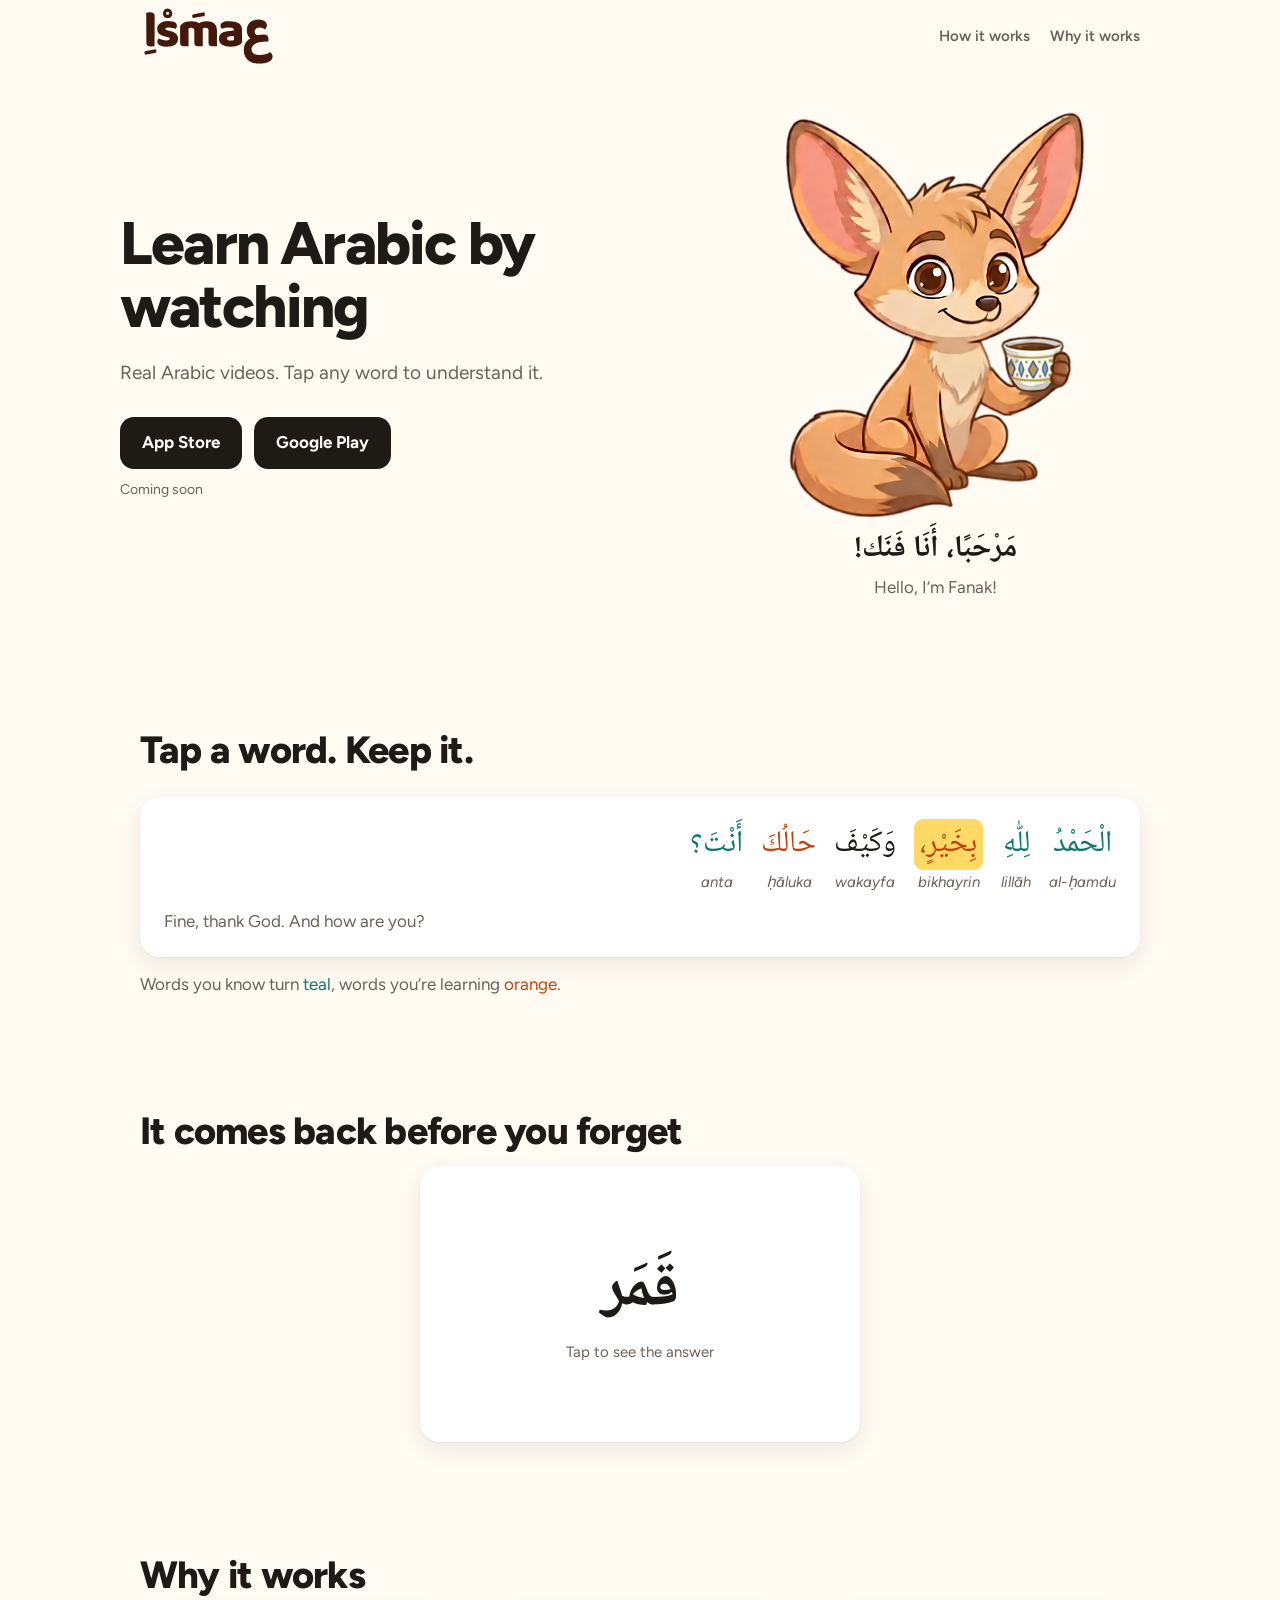
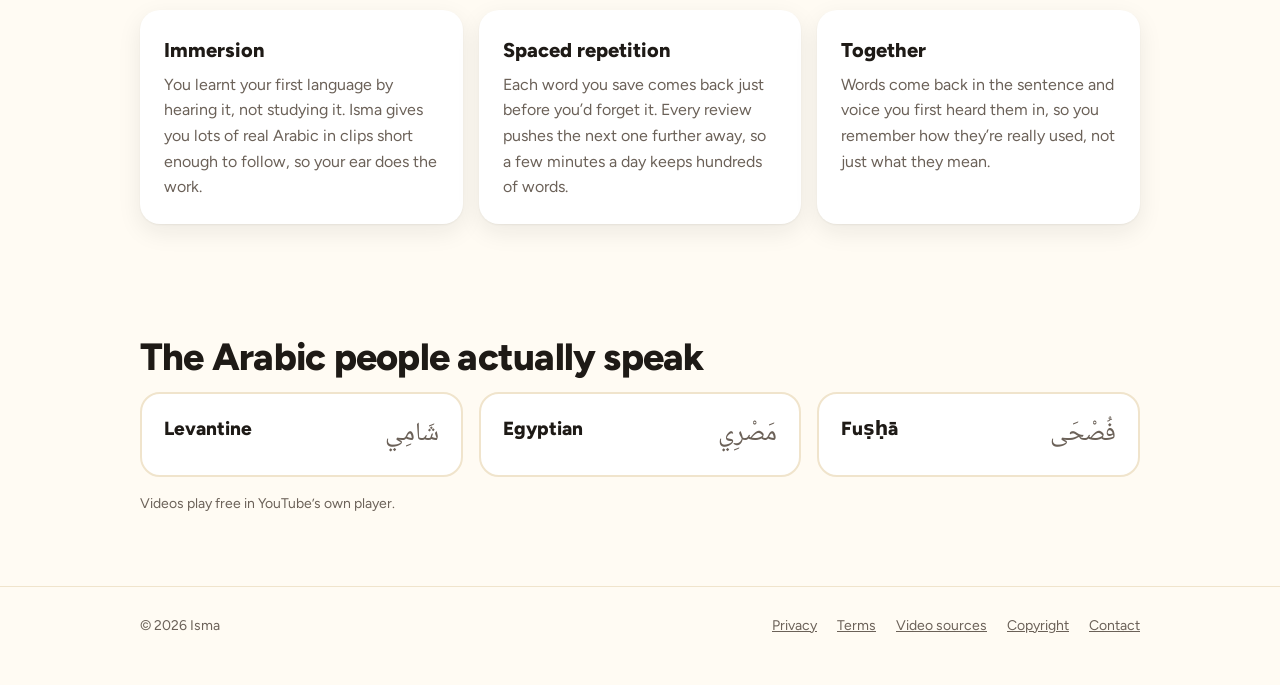
==== index.html @ 25ae9fe9 "Publish from isma@bdc8324" ====
<!doctype html>
<html lang="en">
<head>
<meta charset="utf-8">
<meta name="viewport" content="width=device-width, initial-scale=1">
<title>Isma: learn Arabic by watching</title>
<meta name="description" content="Real Arabic videos. Tap any word to understand it. Levantine, Egyptian and Fuṣḥā.">
<meta property="og:title" content="Isma: learn Arabic by watching">
<meta property="og:description" content="Short clips of real Arabic. Tap any word to see what it means. Words you save come back right before you’d forget them.">
<meta property="og:image" content="assets/apple-touch-icon.png">
<link rel="icon" href="assets/favicon.png">
<link rel="apple-touch-icon" href="assets/apple-touch-icon.png">
<link rel="preconnect" href="https://fonts.googleapis.com">
<link rel="preconnect" href="https://fonts.gstatic.com" crossorigin>
<link rel="stylesheet" href="https://fonts.googleapis.com/css2?family=Figtree:wght@400;600;700;800&family=Noto+Naskh+Arabic:wght@500;700&display=swap">
<link rel="stylesheet" href="style.css?v=7">
</head>
<body>
<header class="wrap top">
  <a class="logo" href="./"><img class="wordmark" src="assets/isma-wordmark.svg" alt="Isma"></a>
  <nav><a href="#how">How it works</a><a href="#why">Why it works</a></nav>
</header>

<main>
  <div class="wrap hero">
    <div>
      <h1>Learn Arabic by watching</h1>
      <p>Real Arabic videos. Tap any word to understand it.</p>
      <div class="stores"><span class="store">App Store</span><span class="store">Google Play</span></div>
      <span class="soon">Coming soon</span>
    </div>
    <div class="art"><img src="assets/fanak.png" alt="Fanak, Isma’s fennec fox, holding a small cup of coffee"><p class="ar" lang="ar" dir="rtl">مَرْحَبًا، أَنَا فَنَك!</p><p class="en">Hello, I’m Fanak!</p></div>
  </div>

  <section id="how">
    <div class="wrap">
      <h2>Tap a word. Keep it.</h2>
      <div class="sample" aria-label="An example subtitle">
        <div class="words" dir="rtl"><span class="w"><span class="ar known" lang="ar">الْحَمْدُ</span><i>al-ḥamdu</i></span><span class="w"><span class="ar known" lang="ar">لِلّٰهِ</span><i>lillāh</i></span><span class="w"><span class="ar learning spoken" lang="ar">بِخَيْرٍ،</span><i>bikhayrin</i></span><span class="w"><span class="ar" lang="ar">وَكَيْفَ</span><i>wakayfa</i></span><span class="w"><span class="ar learning" lang="ar">حَالُكَ</span><i>ḥāluka</i></span><span class="w"><span class="ar known" lang="ar">أَنْتَ؟</span><i>anta</i></span></div>
        <p class="en">Fine, thank God. And how are you?</p>
      </div>
      <p class="caption">Words you know turn <span class="known">teal</span>, words you’re learning <span class="learning">orange</span>.</p>
    </div>
  </section>

  <section id="review">
    <div class="wrap">
      <h2>It comes back before you forget</h2>
      <div class="flash" role="button" tabindex="0" aria-expanded="false" aria-label="A review card. Tap to see the answer">
        <div class="front">
          <span class="ar" lang="ar">قَمَر</span>
          <span class="hint">Tap to see the answer</span>
        </div>
        <div class="back">
          <span class="ar" lang="ar">قَمَر</span>
          <i>qamar</i>
          <strong>moon</strong>
          <span class="pos">Noun · root <span class="ar" lang="ar">ق م ر</span></span>
          <div class="said"><span class="ar" lang="ar" dir="rtl">إِنْتِي <mark>قَمَر</mark>!</span><span>You’re gorgeous! <em>(literally “you’re a moon”)</em></span></div>
          <div class="grades"><button type="button" class="g1">Again<small>1m</small></button><button type="button" class="g2">Hard<small>6m</small></button><button type="button" class="g3">Good<small>10m</small></button><button type="button" class="g4">Easy<small>9d</small></button></div>
        </div>
      </div>
    </div>
  </section>

  <section id="why">
    <div class="wrap">
      <h2>Why it works</h2>
      <div class="cards">
        <div class="card"><h3>Immersion</h3><p>You learnt your first language by hearing it, not studying it. Isma gives you lots of real Arabic in clips short enough to follow, so your ear does the work.</p></div>
        <div class="card"><h3>Spaced repetition</h3><p>Each word you save comes back just before you’d forget it. Every review pushes the next one further away, so a few minutes a day keeps hundreds of words.</p></div>
        <div class="card"><h3>Together</h3><p>Words come back in the sentence and voice you first heard them in, so you remember how they’re really used, not just what they mean.</p></div>
      </div>
    </div>
  </section>

  <section>
    <div class="wrap">
      <h2>The Arabic people actually speak</h2>
      <div class="dialects">
        <div class="dialect"><span class="ar" lang="ar">شَامِي</span><h3>Levantine</h3></div>
        <div class="dialect"><span class="ar" lang="ar">مَصْرِي</span><h3>Egyptian</h3></div>
        <div class="dialect"><span class="ar" lang="ar">فُصْحَى</span><h3>Fuṣḥā</h3></div>
      </div>
      <p class="fine">Videos play free in YouTube’s own player.</p>
    </div>
  </section>
</main>

<footer>
  <div class="wrap">
    <span>© 2026 Isma</span>
    <nav><a href="privacy.html">Privacy</a><a href="terms.html">Terms</a><a href="videos.html">Video sources</a><a href="copyright.html">Copyright</a><a href="mailto:rawaz@theisma.app">Contact</a></nav>
  </div>
</footer>
<script>
// The review card: tap to turn it over, grade to turn it back.
var card = document.querySelector(".flash");
function flip(open) { card.classList.toggle("open", open); card.setAttribute("aria-expanded", open); }
card.addEventListener("click", function (e) { flip(!e.target.closest("button")); });
card.addEventListener("keydown", function (e) { if (e.key === "Enter" || e.key === " ") { e.preventDefault(); flip(!card.classList.contains("open")); } });
</script>
</body>
</html>
---- style.css ----
/* Isma's site, in the app's Saffron palette (src/theme/colors.ts). */
:root {
  --bg: #fffbf3;
  --surface: #ffffff;
  --sand: #fff1d6;
  --line: #f0e4cc;
  --ink: #1e1a16;
  --muted: #6b6158;
  --accent: #ffc233;
  --accent-edge: #e0a21a;
  --learning: #c2410c;
  --known: #0f766e;
  --known-tint: #ddf2ec;
  --radius: 20px;
}

* { box-sizing: border-box; }
html { -webkit-text-size-adjust: 100%; }
body {
  margin: 0;
  background: var(--bg);
  color: var(--ink);
  font: 400 17px/1.6 "Figtree", system-ui, -apple-system, sans-serif;
}
a { color: var(--ink); }
a:hover { color: var(--learning); }
img { max-width: 100%; height: auto; display: block; }
.ar { font-family: "Noto Naskh Arabic", serif; }

.wrap { max-width: 1040px; margin: 0 auto; padding: 0 20px; }

/* header */
.top { display: flex; align-items: center; justify-content: space-between; height: 72px; }
.logo { display: flex; align-items: center; gap: 10px; text-decoration: none; font-weight: 800; font-size: 20px; }
.logo img { width: 36px; height: 36px; border-radius: 9px; }
.logo img.wordmark { width: auto; height: 64px; border-radius: 0; }
.top nav { display: flex; gap: 20px; font-weight: 600; font-size: 15px; }
.top nav a { text-decoration: none; color: var(--muted); }
.top nav a:hover { color: var(--ink); }

/* hero */
.hero { display: grid; grid-template-columns: 1.1fr 0.9fr; gap: 40px; align-items: center; padding: 40px 0 72px; }
.hero h1 { font-size: clamp(38px, 6vw, 60px); line-height: 1.05; letter-spacing: -0.03em; font-weight: 800; margin: 0; }
.hero p { font-size: 19px; color: var(--muted); max-width: 30em; margin: 20px 0 28px; }
.art { justify-self: center; width: min(300px, 70vw); display: flex; flex-direction: column; align-items: center; text-align: center; }
.art p { margin: 0; }
.art .ar { font-size: 30px; font-weight: 700; line-height: 1.6; color: var(--ink); margin-top: 8px; }
.art .en { font-size: 17px; color: var(--muted); }
.art img { width: 100%; height: auto; }

.button {
  display: inline-flex; align-items: center; justify-content: center; height: 56px; padding: 0 26px;
  border-radius: 16px; background: var(--accent); color: var(--ink); font-weight: 800; font-size: 17px;
  text-decoration: none; box-shadow: 0 4px 0 var(--accent-edge);
}
.button:hover { color: var(--ink); transform: translateY(1px); box-shadow: 0 3px 0 var(--accent-edge); }
.soon { display: block; margin-top: 10px; font-size: 14px; color: var(--muted); }
.stores { display: flex; gap: 12px; }
.store { display: inline-flex; align-items: center; height: 52px; padding: 0 22px; border-radius: 14px; background: var(--ink); color: var(--bg); font-weight: 700; font-size: 17px; }

/* sections */
section { padding: 56px 0; }
h2 { font-size: clamp(28px, 4vw, 38px); letter-spacing: -0.02em; line-height: 1.15; margin: 0 0 12px; font-weight: 800; }
.lede { color: var(--muted); font-size: 18px; margin: 0 0 32px; max-width: 36em; }
.cards { display: grid; grid-template-columns: repeat(3, minmax(0, 1fr)); gap: 16px; }
.card { background: var(--surface); border-radius: var(--radius); padding: 24px; box-shadow: 0 1px 2px rgba(30,26,22,.06), 0 8px 24px rgba(30,26,22,.08); }
.card h3 { margin: 0 0 6px; font-size: 20px; font-weight: 800; }
.card p { margin: 0; color: var(--muted); font-size: 16px; }
.step { width: 36px; height: 36px; border-radius: 50%; background: var(--sand); display: flex; align-items: center; justify-content: center; font-weight: 800; margin-bottom: 14px; }

.sample { background: var(--surface); border-radius: var(--radius); padding: 22px 24px; margin-top: 24px; box-shadow: 0 1px 2px rgba(30,26,22,.06), 0 8px 24px rgba(30,26,22,.08); }
.sample .ar { font-size: 30px; line-height: 1.9; text-align: right; }
.spoken { background: #ffd966; border-radius: 9px; padding: 0 6px; }
.learning { color: var(--learning); }
.known { color: var(--known); }
.sample .en { color: var(--muted); margin: 0; }
.words { display: flex; flex-wrap: wrap; gap: 6px 18px; margin-bottom: 14px; }
.w { display: flex; flex-direction: column; align-items: center; text-align: center; }
.w .ar { font-size: 30px; line-height: 1.7; }
.w .spoken { padding: 0 6px; }
.w i { font-size: 15px; color: var(--muted); direction: ltr; }
.caption { color: var(--muted); margin: 14px 0 0; }

.dialects { display: grid; grid-template-columns: repeat(3, minmax(0, 1fr)); gap: 16px; }
.dialect { border: 2px solid var(--line); border-radius: var(--radius); padding: 20px 22px; background: var(--surface); }
.dialect .ar { font-size: 26px; float: right; color: var(--muted); }
.dialect h3 { margin: 0; font-size: 19px; font-weight: 800; }
.dialect p { margin: 4px 0 0; color: var(--muted); font-size: 15px; }

.plans { display: grid; grid-template-columns: repeat(2, minmax(0, 1fr)); gap: 16px; max-width: 720px; }
.plan { position: relative; border: 2px solid var(--line); border-radius: var(--radius); padding: 24px; background: var(--surface); }
.plan.best { border-color: var(--ink); background: var(--sand); }
.badge { position: absolute; top: -13px; right: 18px; background: var(--ink); color: var(--accent); font-size: 13px; font-weight: 800; padding: 3px 12px; border-radius: 999px; }
.plan h3 { margin: 0; font-size: 18px; font-weight: 800; }
.price { font-size: 34px; font-weight: 800; letter-spacing: -0.02em; margin: 6px 0 0; }
.price small { font-size: 16px; font-weight: 600; color: var(--muted); }
.plan p { margin: 6px 0 0; color: var(--known); font-weight: 700; font-size: 15px; }
.fine { color: var(--muted); font-size: 14px; margin-top: 16px; }

/* review card */
.flash { max-width: 440px; margin: 0 auto; background: var(--surface); border-radius: var(--radius); padding: 28px 24px; text-align: center; cursor: pointer; box-shadow: 0 1px 2px rgba(30,26,22,.06), 0 8px 24px rgba(30,26,22,.08); user-select: none; }
.flash:focus-visible { outline: 3px solid var(--accent-edge); outline-offset: 3px; }
.flash .front, .flash .back { display: flex; flex-direction: column; align-items: center; }
.flash .back, .flash.open .front { display: none; }
.flash.open .back { display: flex; animation: reveal .25s ease-out; }
@keyframes reveal { from { opacity: 0; transform: translateY(6px); } }
.flash .front .ar, .flash .back > .ar { font-size: 64px; font-weight: 700; line-height: 1.5; }
.flash .front { min-height: 220px; justify-content: center; }
.hint { color: var(--muted); font-size: 15px; }
.flash i { color: var(--muted); font-size: 18px; }
.flash strong { font-size: 28px; font-weight: 800; margin-top: 2px; }
.pos { color: var(--muted); font-size: 15px; }
.pos .ar { font-size: 17px; color: var(--ink); }
.said { display: flex; flex-direction: column; gap: 2px; margin: 18px 0 20px; padding-top: 16px; border-top: 1px solid var(--line); width: 100%; }
.said .ar { font-size: 26px; line-height: 1.7; }
.said mark { background: rgba(255,194,51,.45); border-radius: 8px; padding: 0 4px; color: inherit; }
.said em { color: var(--muted); }
.grades { display: grid; grid-template-columns: repeat(4, minmax(0, 1fr)); gap: 8px; width: 100%; }
.grades button { height: 56px; border: 0; border-radius: 14px; font: 800 16px "Figtree", sans-serif; display: flex; flex-direction: column; align-items: center; justify-content: center; cursor: pointer; }
.grades small { font-size: 12px; font-weight: 700; }
.g1 { color: #b42318; background: #fde2de; box-shadow: 0 3px 0 #f4b8ae; }
.g2 { color: #8a5300; background: var(--sand); box-shadow: 0 3px 0 #f3d59a; }
.g3 { color: var(--known); background: var(--known-tint); box-shadow: 0 3px 0 #b3e0d4; }
.g4 { color: #1d4ed8; background: #e1ecfb; box-shadow: 0 3px 0 #bcd2f5; }
.card h3 { margin-top: 0; }

/* footer */
footer { border-top: 1px solid var(--line); padding: 28px 0 48px; color: var(--muted); font-size: 14px; }
footer .wrap { display: flex; flex-wrap: wrap; gap: 12px 24px; justify-content: space-between; }
footer nav { display: flex; gap: 20px; }
footer a { color: var(--muted); }

/* legal pages */
.legal { max-width: 760px; padding-top: 24px; padding-bottom: 64px; }
.legal h1 { font-size: clamp(32px, 5vw, 44px); letter-spacing: -0.02em; line-height: 1.1; margin: 16px 0 8px; font-weight: 800; }
.legal .updated { color: var(--muted); margin: 0 0 32px; }
.legal h2 { font-size: 22px; margin: 36px 0 8px; }
.legal p, .legal li { color: #3a332c; }
.legal ul { padding-left: 22px; }
.legal li { margin: 6px 0; }
.legal .box { background: var(--sand); border-radius: 16px; padding: 18px 20px; }
.legal .box p { margin: 0; }
table { width: 100%; border-collapse: collapse; font-size: 15px; margin: 12px 0; display: block; overflow-x: auto; }
th, td { text-align: left; vertical-align: top; padding: 10px 12px; border-bottom: 1px solid var(--line); }
th { font-weight: 800; }

@media (max-width: 760px) {
  .hero { grid-template-columns: 1fr; padding-top: 16px; text-align: center; }
  .hero p { margin-left: auto; margin-right: auto; }
  .stores { justify-content: center; }
  .art { grid-row: 1; width: min(220px, 56vw); }
  .cards, .dialects, .plans { grid-template-columns: 1fr; }
  .top nav { gap: 14px; }
}
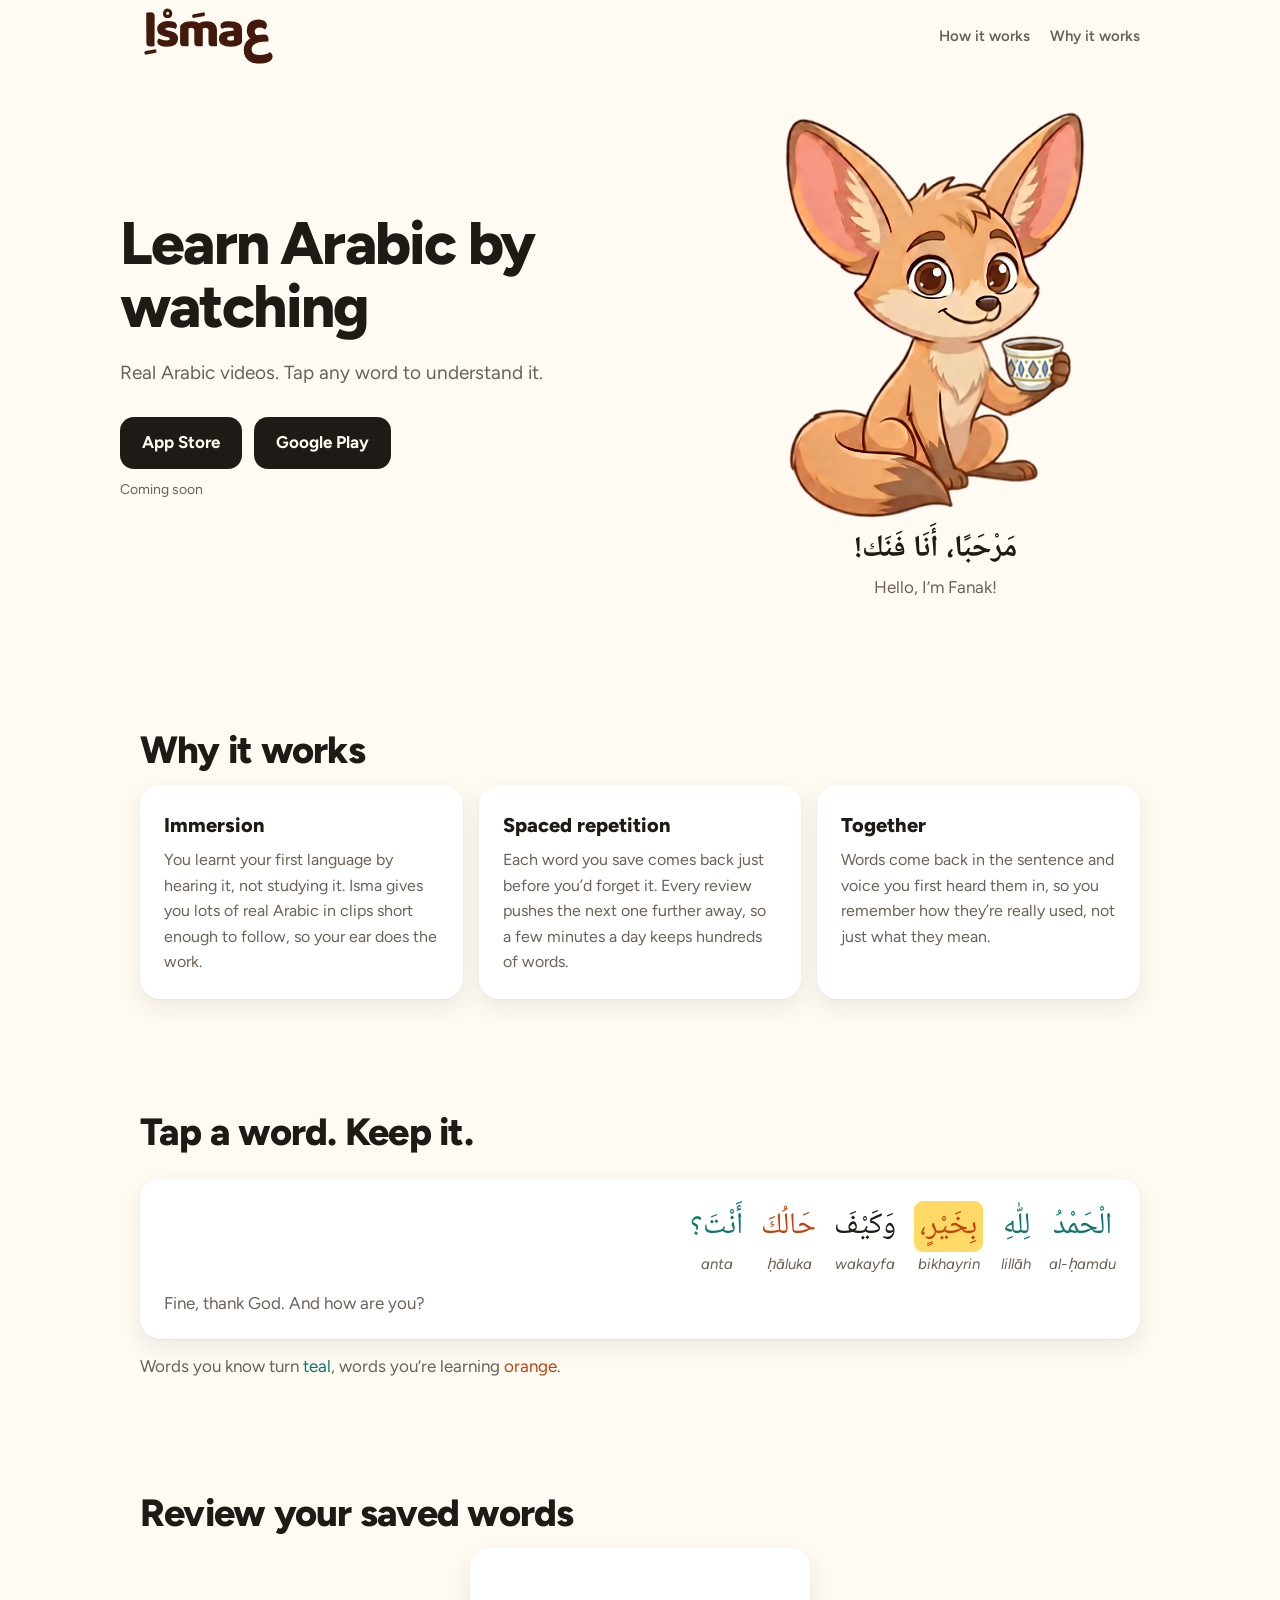
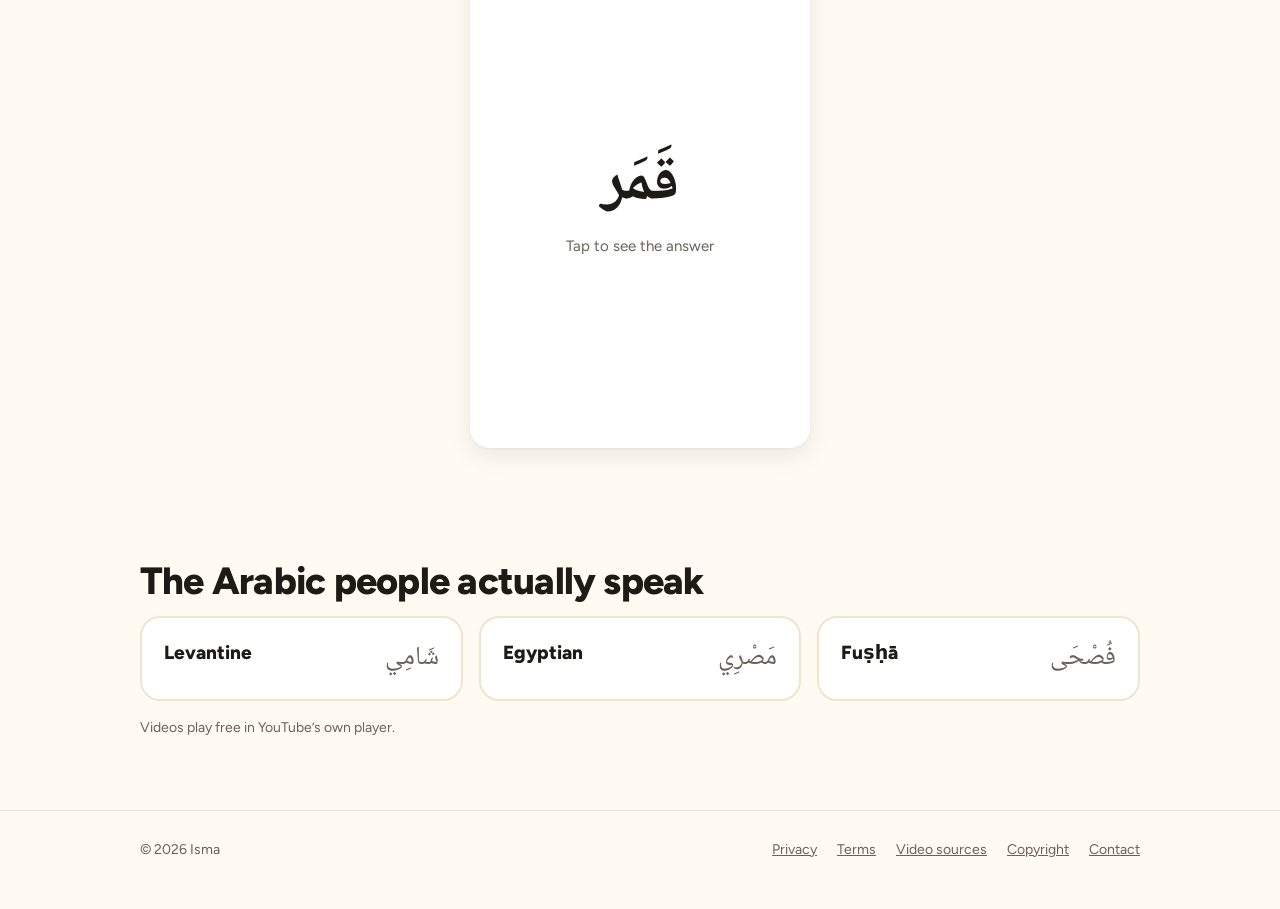
==== commit bd72b883: "Publish from isma@dd23ecc" ====
--- a/index.html
+++ b/index.html
@@ -13,7 +13,7 @@
 <link rel="preconnect" href="https://fonts.googleapis.com">
 <link rel="preconnect" href="https://fonts.gstatic.com" crossorigin>
 <link rel="stylesheet" href="https://fonts.googleapis.com/css2?family=Figtree:wght@400;600;700;800&family=Noto+Naskh+Arabic:wght@500;700&display=swap">
-<link rel="stylesheet" href="style.css?v=7">
+<link rel="stylesheet" href="style.css?v=8">
 </head>
 <body>
 <header class="wrap top">
@@ -32,6 +32,17 @@
     <div class="art"><img src="assets/fanak.png" alt="Fanak, Isma’s fennec fox, holding a small cup of coffee"><p class="ar" lang="ar" dir="rtl">مَرْحَبًا، أَنَا فَنَك!</p><p class="en">Hello, I’m Fanak!</p></div>
   </div>
 
+  <section id="why">
+    <div class="wrap">
+      <h2>Why it works</h2>
+      <div class="cards">
+        <div class="card"><h3>Immersion</h3><p>You learnt your first language by hearing it, not studying it. Isma gives you lots of real Arabic in clips short enough to follow, so your ear does the work.</p></div>
+        <div class="card"><h3>Spaced repetition</h3><p>Each word you save comes back just before you’d forget it. Every review pushes the next one further away, so a few minutes a day keeps hundreds of words.</p></div>
+        <div class="card"><h3>Together</h3><p>Words come back in the sentence and voice you first heard them in, so you remember how they’re really used, not just what they mean.</p></div>
+      </div>
+    </div>
+  </section>
+
   <section id="how">
     <div class="wrap">
       <h2>Tap a word. Keep it.</h2>
@@ -45,7 +56,7 @@
 
   <section id="review">
     <div class="wrap">
-      <h2>It comes back before you forget</h2>
+      <h2>Review your saved words</h2>
       <div class="flash" role="button" tabindex="0" aria-expanded="false" aria-label="A review card. Tap to see the answer">
         <div class="front">
           <span class="ar" lang="ar">قَمَر</span>
@@ -59,17 +70,6 @@
           <div class="said"><span class="ar" lang="ar" dir="rtl">إِنْتِي <mark>قَمَر</mark>!</span><span>You’re gorgeous! <em>(literally “you’re a moon”)</em></span></div>
           <div class="grades"><button type="button" class="g1">Again<small>1m</small></button><button type="button" class="g2">Hard<small>6m</small></button><button type="button" class="g3">Good<small>10m</small></button><button type="button" class="g4">Easy<small>9d</small></button></div>
         </div>
-      </div>
-    </div>
-  </section>
-
-  <section id="why">
-    <div class="wrap">
-      <h2>Why it works</h2>
-      <div class="cards">
-        <div class="card"><h3>Immersion</h3><p>You learnt your first language by hearing it, not studying it. Isma gives you lots of real Arabic in clips short enough to follow, so your ear does the work.</p></div>
-        <div class="card"><h3>Spaced repetition</h3><p>Each word you save comes back just before you’d forget it. Every review pushes the next one further away, so a few minutes a day keeps hundreds of words.</p></div>
-        <div class="card"><h3>Together</h3><p>Words come back in the sentence and voice you first heard them in, so you remember how they’re really used, not just what they mean.</p></div>
       </div>
     </div>
   </section>
--- a/style.css
+++ b/style.css
@@ -98,14 +98,14 @@
 .fine { color: var(--muted); font-size: 14px; margin-top: 16px; }
 
 /* review card */
-.flash { max-width: 440px; margin: 0 auto; background: var(--surface); border-radius: var(--radius); padding: 28px 24px; text-align: center; cursor: pointer; box-shadow: 0 1px 2px rgba(30,26,22,.06), 0 8px 24px rgba(30,26,22,.08); user-select: none; }
+.flash { max-width: 340px; min-height: 500px; display: flex; flex-direction: column; justify-content: center; margin: 0 auto; background: var(--surface); border-radius: var(--radius); padding: 28px 24px; text-align: center; cursor: pointer; box-shadow: 0 1px 2px rgba(30,26,22,.06), 0 8px 24px rgba(30,26,22,.08); user-select: none; }
 .flash:focus-visible { outline: 3px solid var(--accent-edge); outline-offset: 3px; }
 .flash .front, .flash .back { display: flex; flex-direction: column; align-items: center; }
 .flash .back, .flash.open .front { display: none; }
 .flash.open .back { display: flex; animation: reveal .25s ease-out; }
 @keyframes reveal { from { opacity: 0; transform: translateY(6px); } }
 .flash .front .ar, .flash .back > .ar { font-size: 64px; font-weight: 700; line-height: 1.5; }
-.flash .front { min-height: 220px; justify-content: center; }
+.flash .front { justify-content: center; }
 .hint { color: var(--muted); font-size: 15px; }
 .flash i { color: var(--muted); font-size: 18px; }
 .flash strong { font-size: 28px; font-weight: 800; margin-top: 2px; }
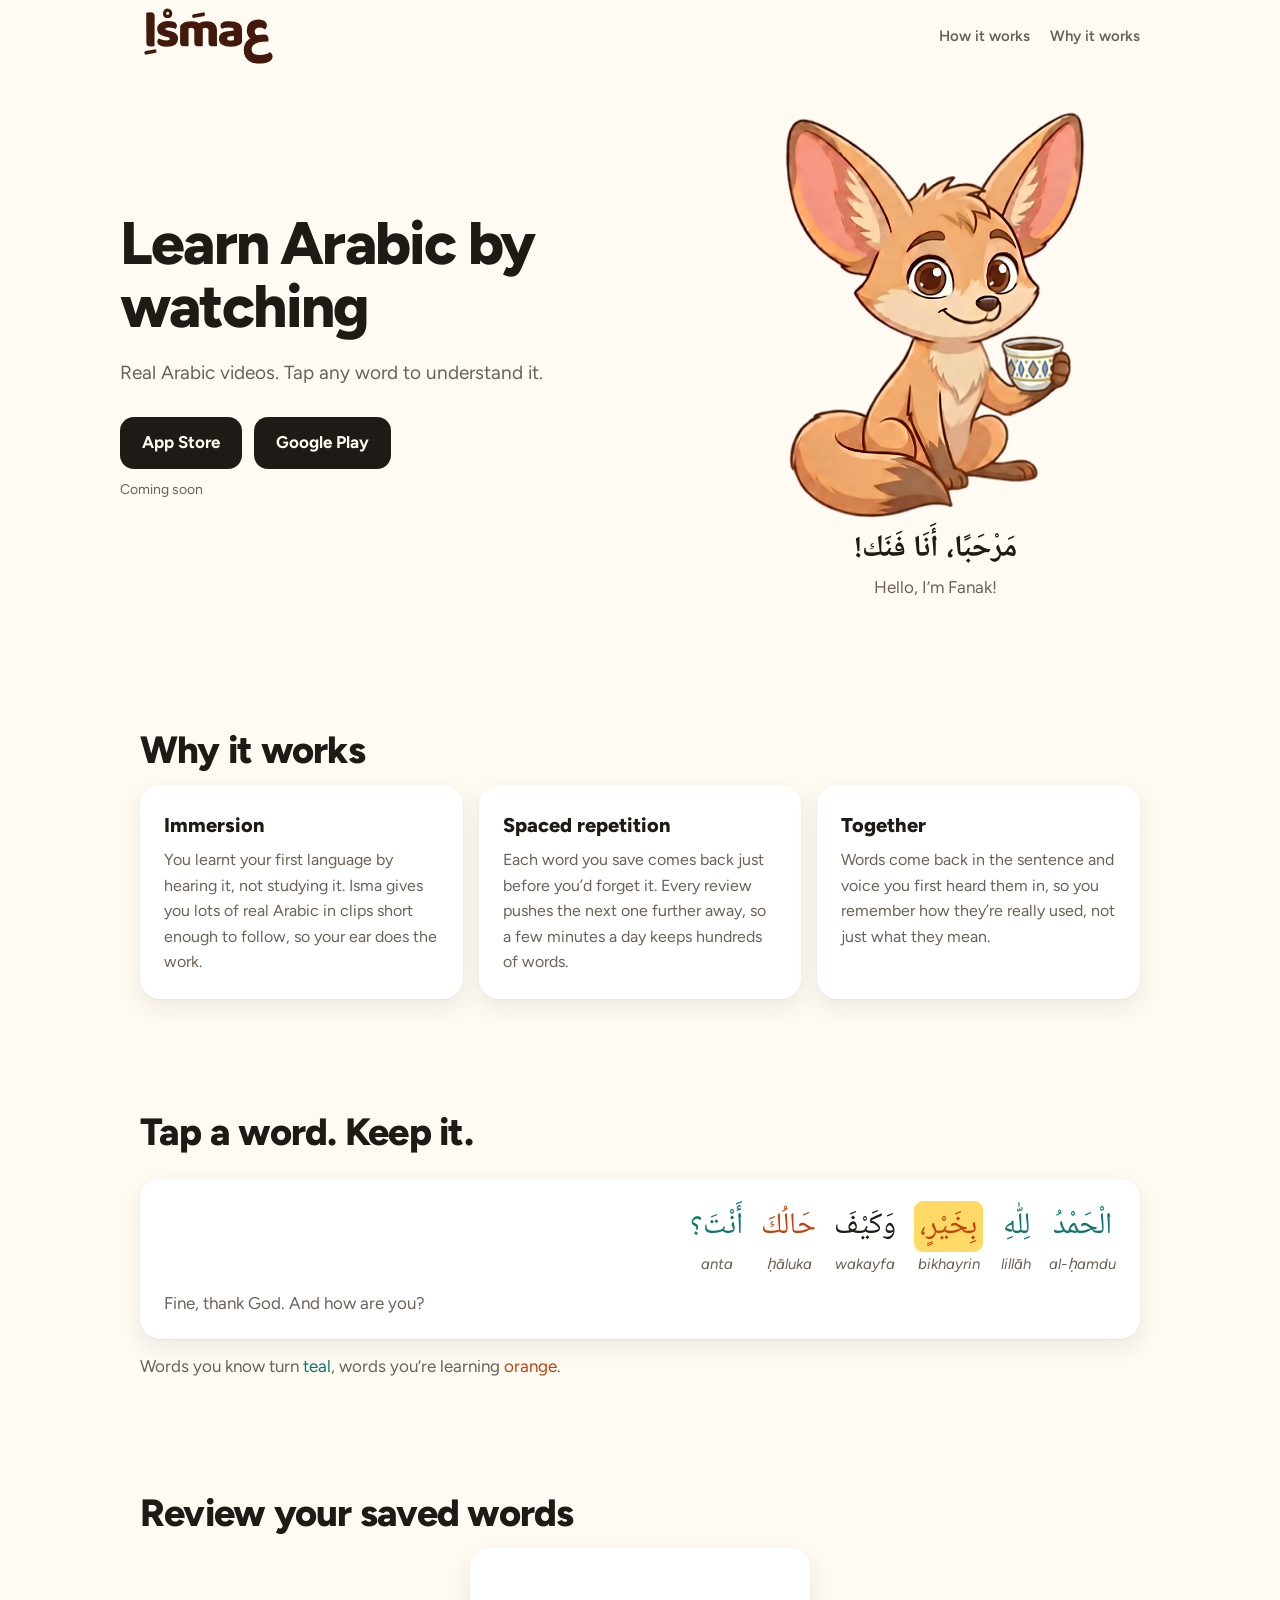
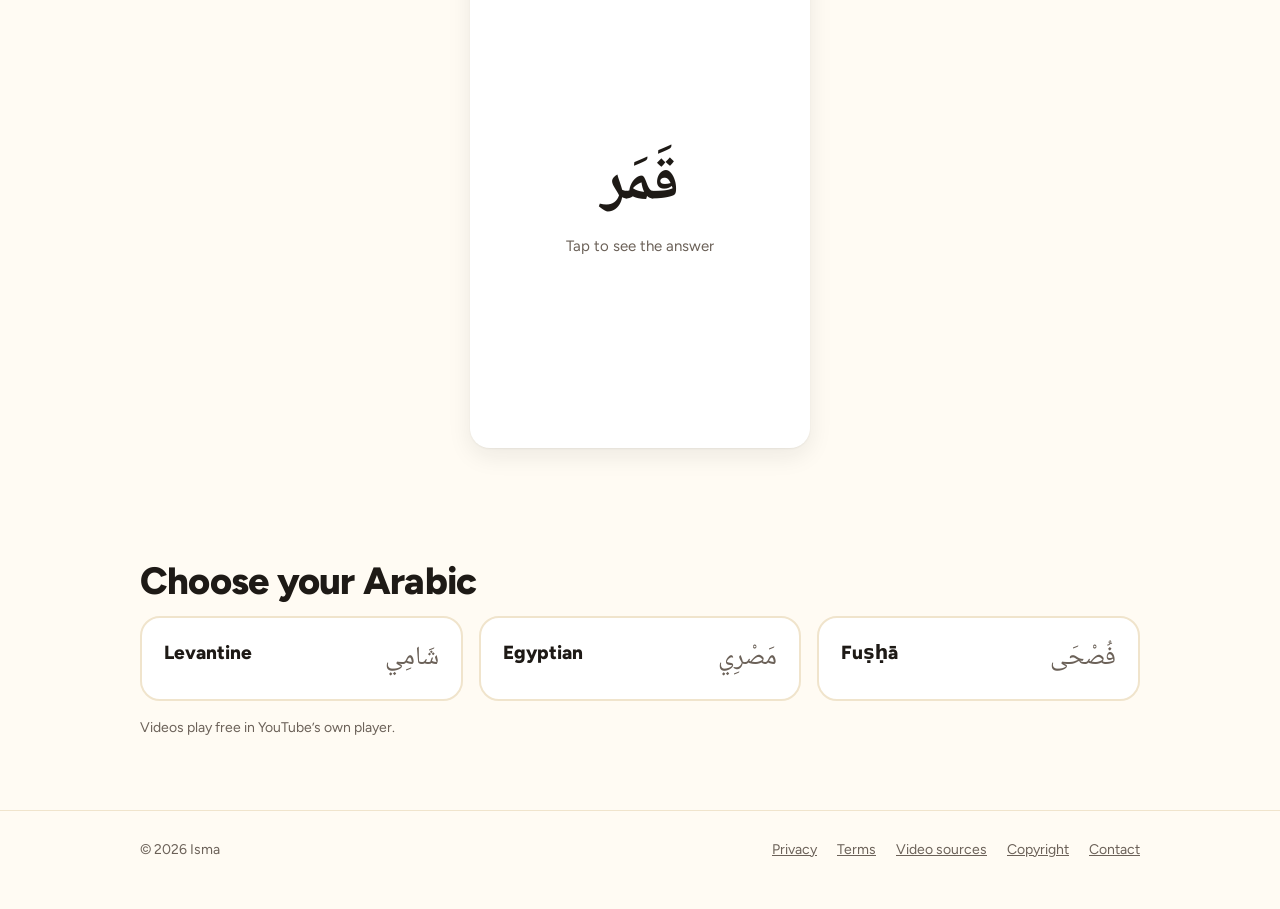
==== commit ad86b97c: "Publish from isma@e2ebd63" ====
--- a/index.html
+++ b/index.html
@@ -76,7 +76,7 @@
 
   <section>
     <div class="wrap">
-      <h2>The Arabic people actually speak</h2>
+      <h2>Choose your Arabic</h2>
       <div class="dialects">
         <div class="dialect"><span class="ar" lang="ar">شَامِي</span><h3>Levantine</h3></div>
         <div class="dialect"><span class="ar" lang="ar">مَصْرِي</span><h3>Egyptian</h3></div>
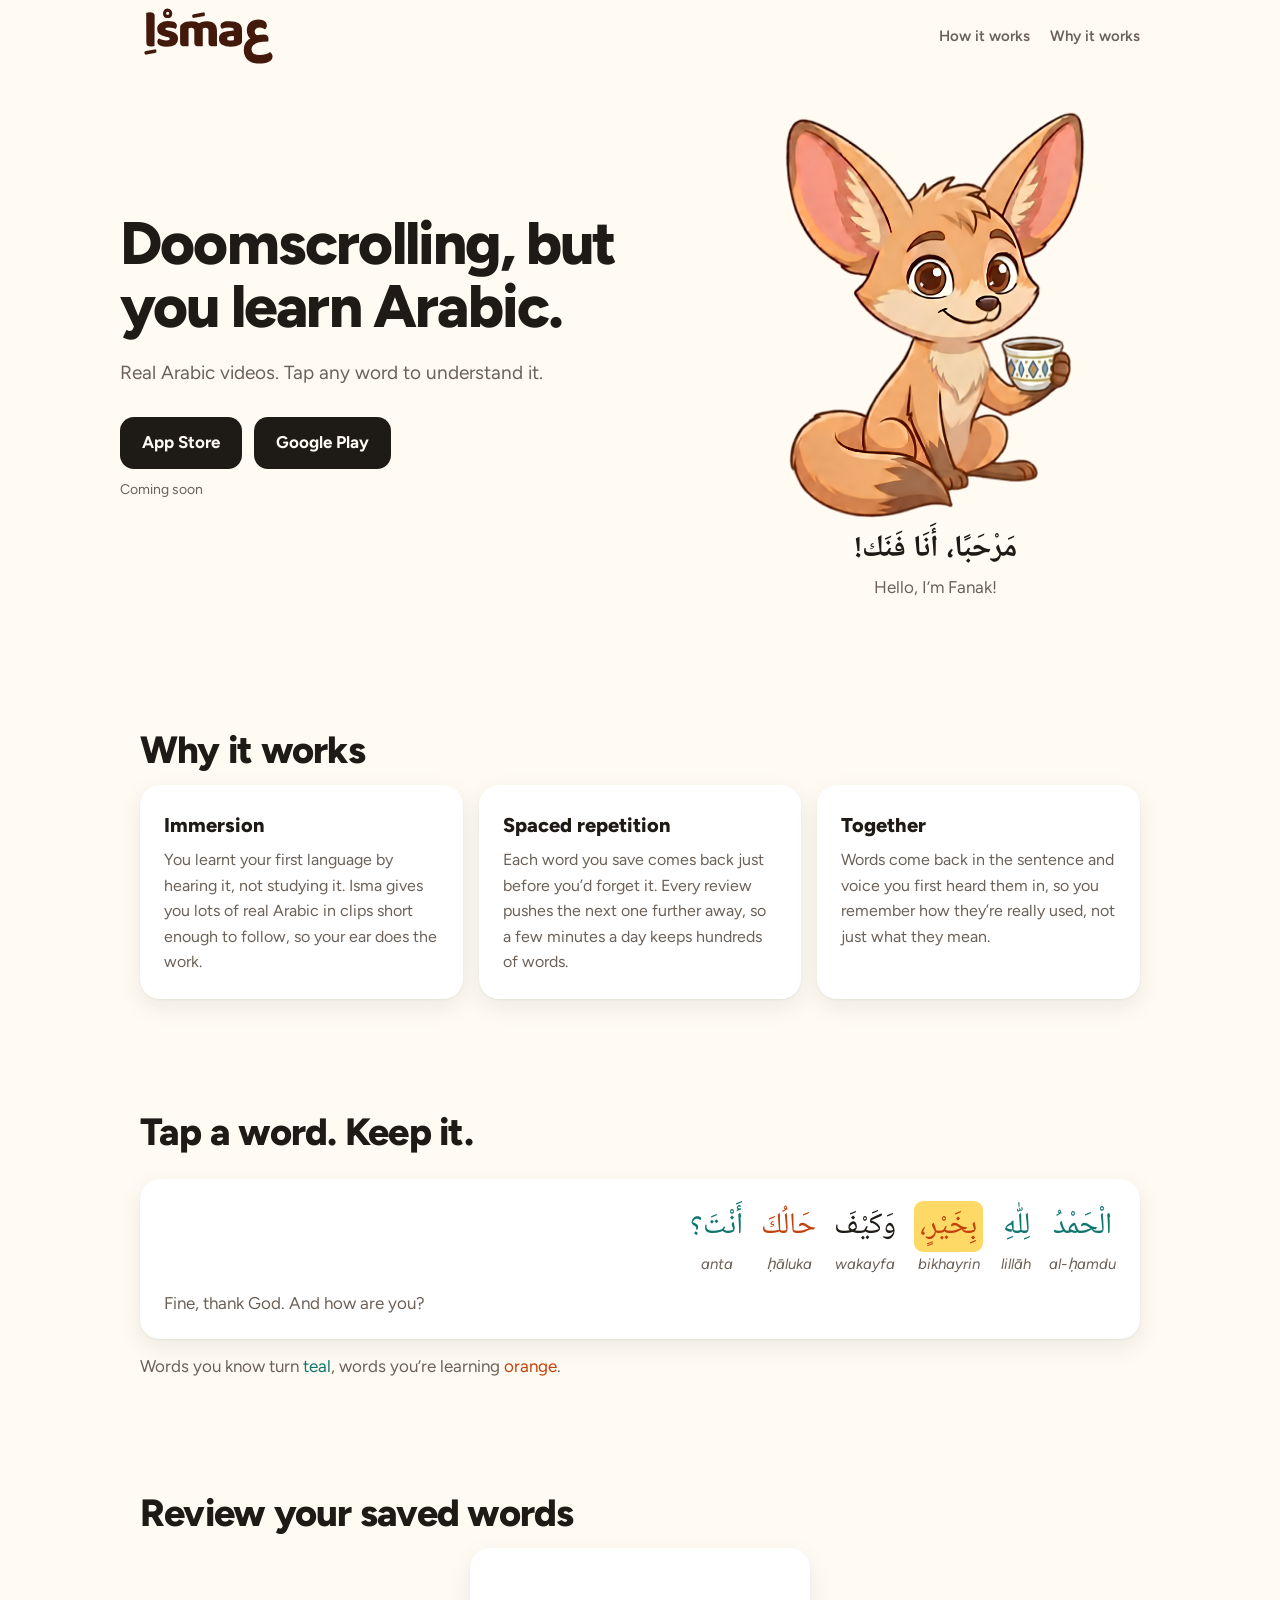
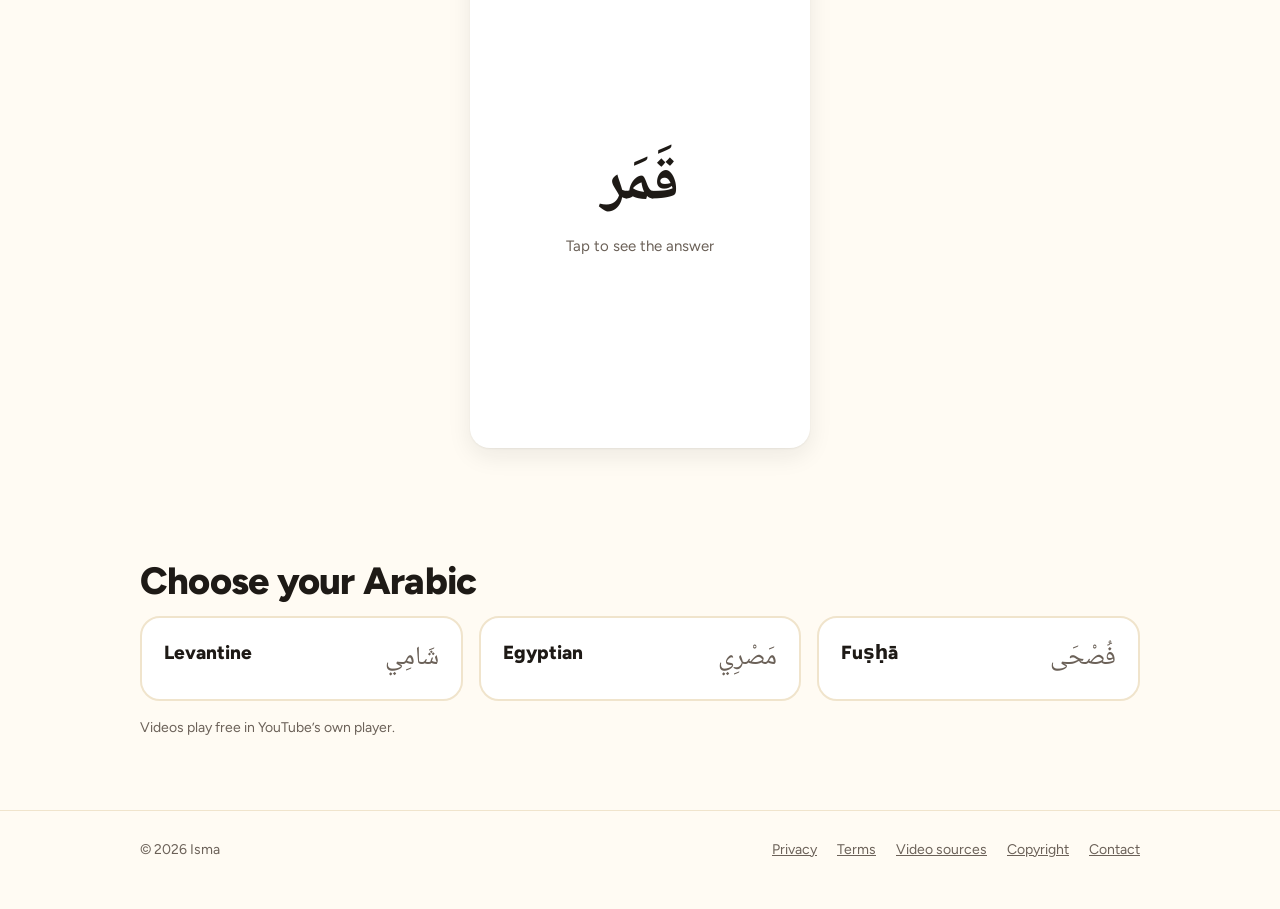
==== commit d657df7b: "Publish from isma@e8a00c5" ====
--- a/index.html
+++ b/index.html
@@ -13,7 +13,7 @@
 <link rel="preconnect" href="https://fonts.googleapis.com">
 <link rel="preconnect" href="https://fonts.gstatic.com" crossorigin>
 <link rel="stylesheet" href="https://fonts.googleapis.com/css2?family=Figtree:wght@400;600;700;800&family=Noto+Naskh+Arabic:wght@500;700&display=swap">
-<link rel="stylesheet" href="style.css?v=8">
+<link rel="stylesheet" href="style.css?v=9">
 </head>
 <body>
 <header class="wrap top">
@@ -24,7 +24,7 @@
 <main>
   <div class="wrap hero">
     <div>
-      <h1>Learn Arabic by watching</h1>
+      <h1>Doomscrolling, but you <span class="nowrap">learn Arabic.</span></h1>
       <p>Real Arabic videos. Tap any word to understand it.</p>
       <div class="stores"><span class="store">App Store</span><span class="store">Google Play</span></div>
       <span class="soon">Coming soon</span>
--- a/style.css
+++ b/style.css
@@ -152,3 +152,4 @@
   .cards, .dialects, .plans { grid-template-columns: 1fr; }
   .top nav { gap: 14px; }
 }
+.nowrap { white-space: nowrap; }
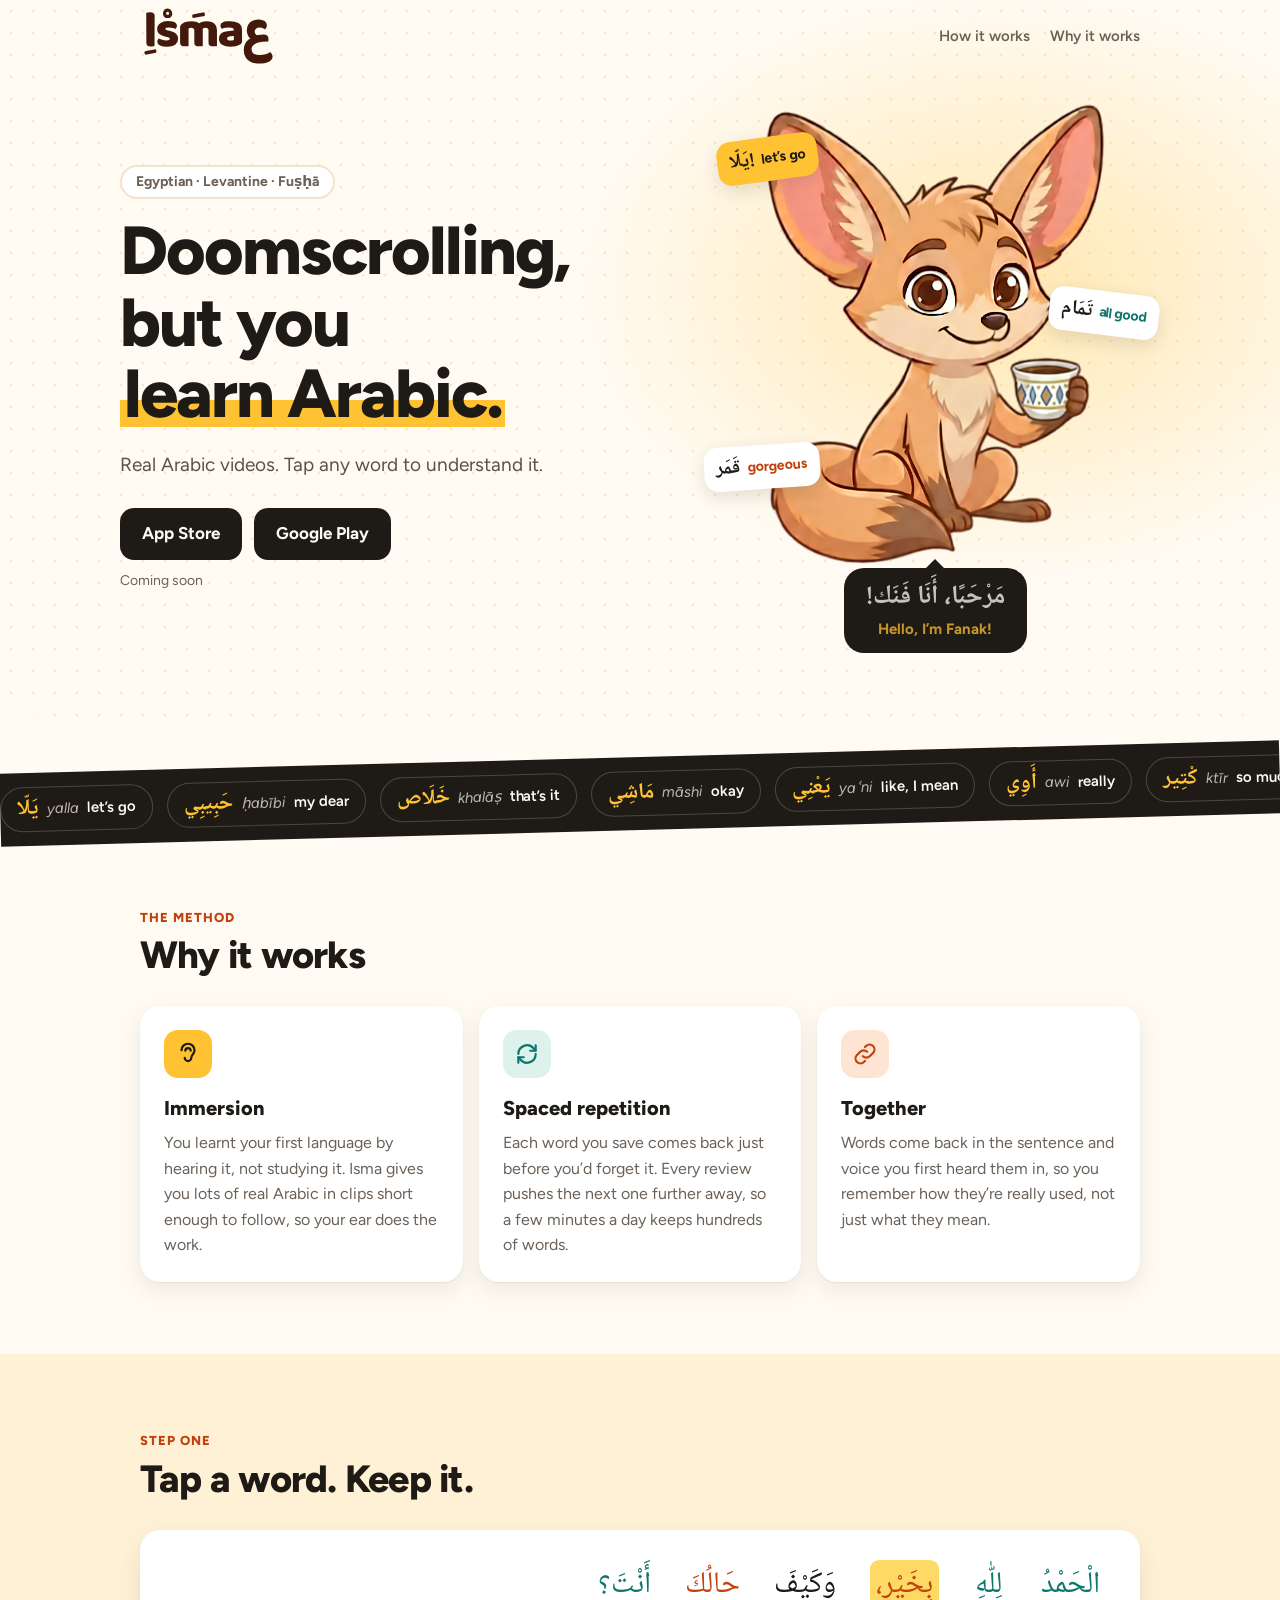
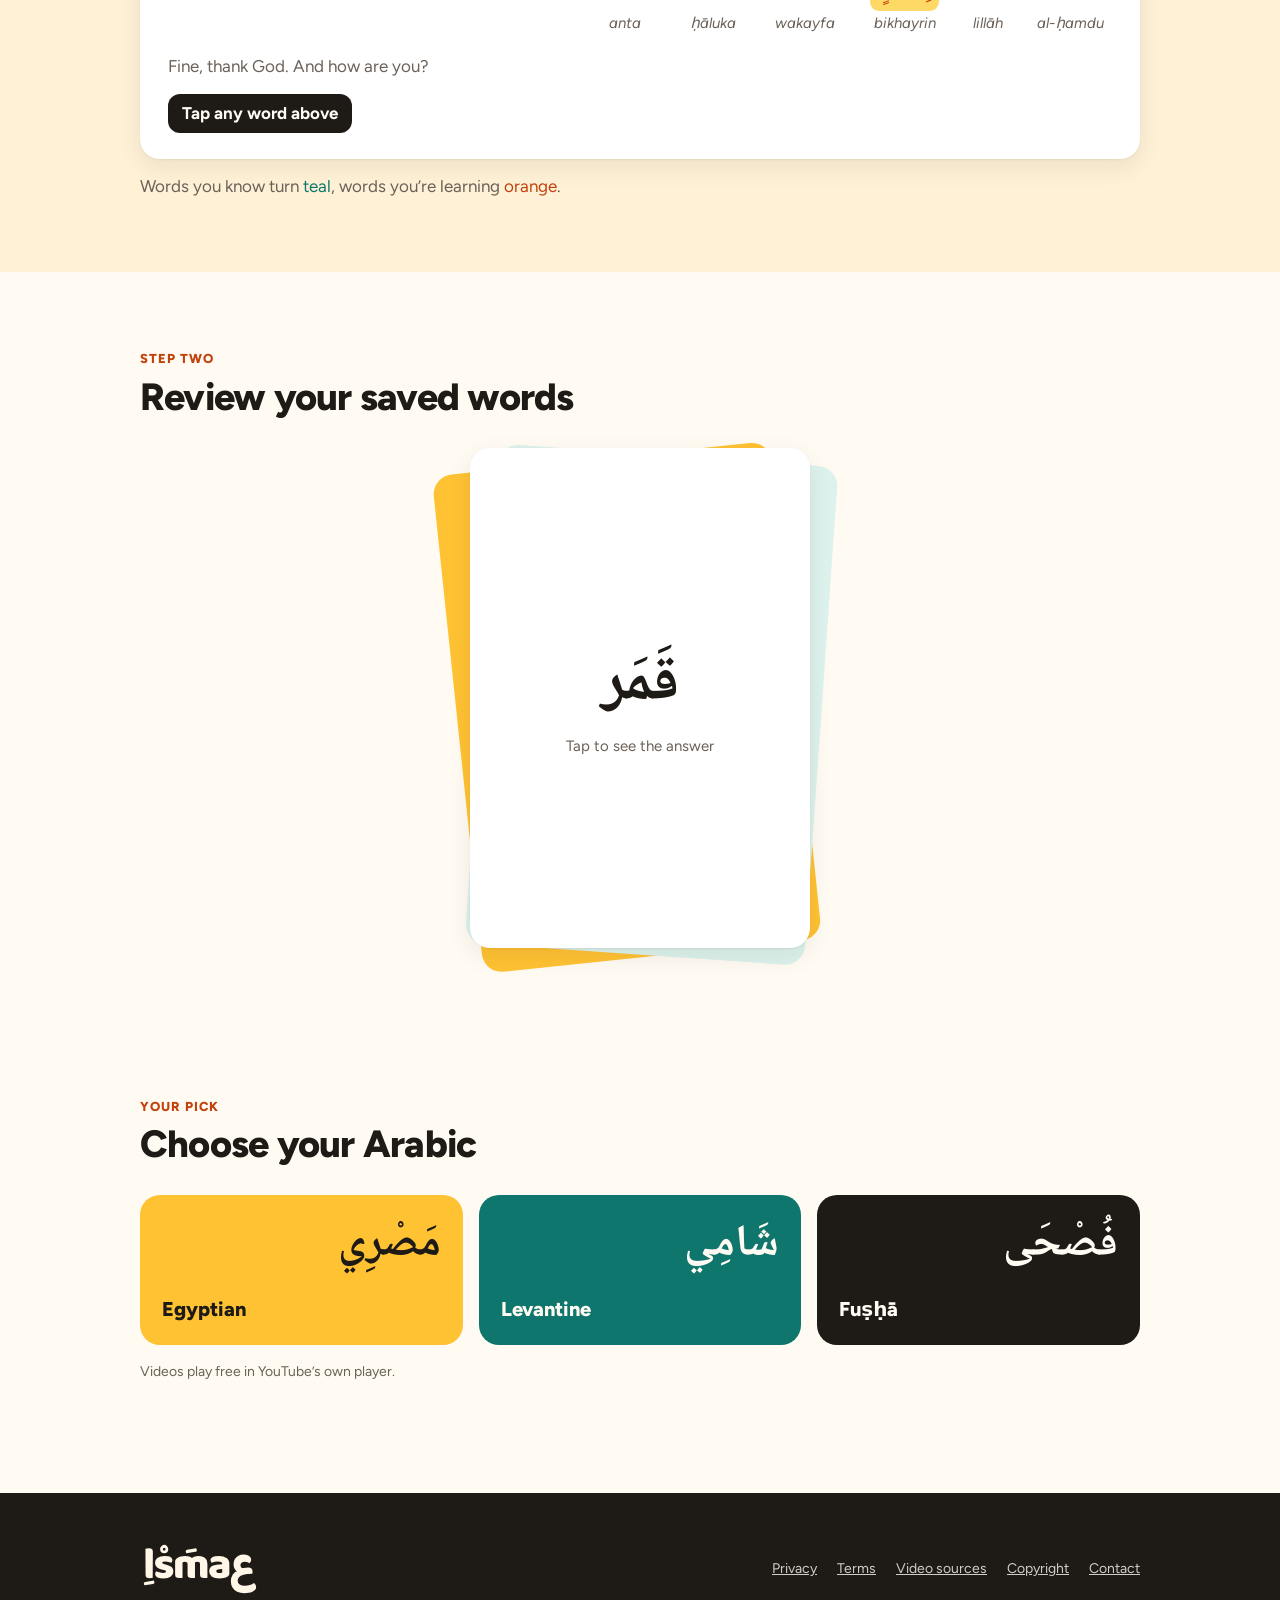
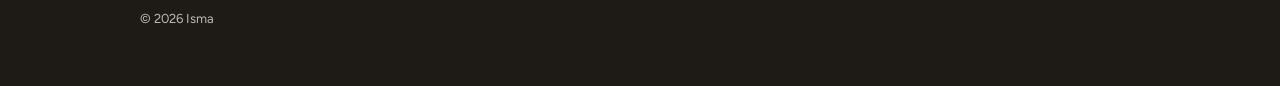
==== commit bc3ed36d: "Publish from isma@508e056" ====
--- a/index.html
+++ b/index.html
@@ -14,41 +14,56 @@
 <link rel="preconnect" href="https://fonts.gstatic.com" crossorigin>
 <link rel="stylesheet" href="https://fonts.googleapis.com/css2?family=Figtree:wght@400;600;700;800&family=Noto+Naskh+Arabic:wght@500;700&display=swap">
 <link rel="stylesheet" href="style.css?v=9">
+<link rel="stylesheet" href="home.css?v=1">
 </head>
-<body>
+<body class="home">
+<div class="hero-band">
 <header class="wrap top">
   <a class="logo" href="./"><img class="wordmark" src="assets/isma-wordmark.svg" alt="Isma"></a>
   <nav><a href="#how">How it works</a><a href="#why">Why it works</a></nav>
 </header>
 
+<div class="wrap hero">
+  <div>
+    <span class="kicker">Egyptian · Levantine · Fuṣḥā</span>
+    <h1>Doomscrolling, but you <span class="nowrap"><span class="mark">learn Arabic.</span></span></h1>
+    <p>Real Arabic videos. Tap any word to understand it.</p>
+    <div class="stores"><span class="store">App Store</span><span class="store">Google Play</span></div>
+    <span class="soon">Coming soon</span>
+  </div>
+  <div class="art">
+    <img src="assets/fanak.png" alt="Fanak, Isma’s fennec fox, holding a small cup of coffee">
+    <span class="sticker s1"><span class="ar" lang="ar">يَلّا!</span> let’s go</span>
+    <span class="sticker s2"><span class="ar" lang="ar">تَمَام</span> all good</span>
+    <span class="sticker s3"><span class="ar" lang="ar">قَمَر</span> gorgeous</span>
+    <div class="bubble"><p class="ar" lang="ar" dir="rtl">مَرْحَبًا، أَنَا فَنَك!</p><p class="en">Hello, I’m Fanak!</p></div>
+  </div>
+</div>
+</div>
+
+<div class="ticker" aria-hidden="true"><div class="track"><span class="chip"><span class="ar" lang="ar">يَلّا</span><i>yalla</i><b>let’s go</b></span><span class="chip"><span class="ar" lang="ar">حَبِيبِي</span><i>ḥabībi</i><b>my dear</b></span><span class="chip"><span class="ar" lang="ar">خَلَاص</span><i>khalāṣ</i><b>that’s it</b></span><span class="chip"><span class="ar" lang="ar">مَاشِي</span><i>māshi</i><b>okay</b></span><span class="chip"><span class="ar" lang="ar">يَعْنِي</span><i>yaʿni</i><b>like, I mean</b></span><span class="chip"><span class="ar" lang="ar">أَوِي</span><i>awi</i><b>really</b></span><span class="chip"><span class="ar" lang="ar">كْتِير</span><i>ktīr</i><b>so much</b></span><span class="chip"><span class="ar" lang="ar">تَمَام</span><i>tamām</i><b>all good</b></span><span class="chip"><span class="ar" lang="ar">يَا سَلَام</span><i>yā salām</i><b>wow</b></span><span class="chip"><span class="ar" lang="ar">بُكْرَة</span><i>bukra</i><b>tomorrow</b></span><span class="chip"><span class="ar" lang="ar">يَلّا</span><i>yalla</i><b>let’s go</b></span><span class="chip"><span class="ar" lang="ar">حَبِيبِي</span><i>ḥabībi</i><b>my dear</b></span><span class="chip"><span class="ar" lang="ar">خَلَاص</span><i>khalāṣ</i><b>that’s it</b></span><span class="chip"><span class="ar" lang="ar">مَاشِي</span><i>māshi</i><b>okay</b></span><span class="chip"><span class="ar" lang="ar">يَعْنِي</span><i>yaʿni</i><b>like, I mean</b></span><span class="chip"><span class="ar" lang="ar">أَوِي</span><i>awi</i><b>really</b></span><span class="chip"><span class="ar" lang="ar">كْتِير</span><i>ktīr</i><b>so much</b></span><span class="chip"><span class="ar" lang="ar">تَمَام</span><i>tamām</i><b>all good</b></span><span class="chip"><span class="ar" lang="ar">يَا سَلَام</span><i>yā salām</i><b>wow</b></span><span class="chip"><span class="ar" lang="ar">بُكْرَة</span><i>bukra</i><b>tomorrow</b></span></div></div>
+
 <main>
-  <div class="wrap hero">
-    <div>
-      <h1>Doomscrolling, but you <span class="nowrap">learn Arabic.</span></h1>
-      <p>Real Arabic videos. Tap any word to understand it.</p>
-      <div class="stores"><span class="store">App Store</span><span class="store">Google Play</span></div>
-      <span class="soon">Coming soon</span>
-    </div>
-    <div class="art"><img src="assets/fanak.png" alt="Fanak, Isma’s fennec fox, holding a small cup of coffee"><p class="ar" lang="ar" dir="rtl">مَرْحَبًا، أَنَا فَنَك!</p><p class="en">Hello, I’m Fanak!</p></div>
-  </div>
-
   <section id="why">
     <div class="wrap">
+      <span class="eyebrow">The method</span>
       <h2>Why it works</h2>
-      <div class="cards">
-        <div class="card"><h3>Immersion</h3><p>You learnt your first language by hearing it, not studying it. Isma gives you lots of real Arabic in clips short enough to follow, so your ear does the work.</p></div>
-        <div class="card"><h3>Spaced repetition</h3><p>Each word you save comes back just before you’d forget it. Every review pushes the next one further away, so a few minutes a day keeps hundreds of words.</p></div>
-        <div class="card"><h3>Together</h3><p>Words come back in the sentence and voice you first heard them in, so you remember how they’re really used, not just what they mean.</p></div>
+      <div class="cards why">
+        <div class="card c1"><span class="icon"><svg viewBox="0 0 24 24" fill="none" stroke="currentColor" stroke-width="2" stroke-linecap="round" stroke-linejoin="round"><path d="M6 8.5a6 6 0 1 1 12 0c0 3.5-3 4.5-3 7a3 3 0 0 1-6 0"/><path d="M9.5 9a2.5 2.5 0 0 1 5 0"/></svg></span><h3>Immersion</h3><p>You learnt your first language by hearing it, not studying it. Isma gives you lots of real Arabic in clips short enough to follow, so your ear does the work.</p></div>
+        <div class="card c2"><span class="icon"><svg viewBox="0 0 24 24" fill="none" stroke="currentColor" stroke-width="2" stroke-linecap="round" stroke-linejoin="round"><path d="M4 12a8 8 0 0 1 14-5.3L20 9"/><path d="M20 4v5h-5"/><path d="M20 12a8 8 0 0 1-14 5.3L4 15"/><path d="M4 20v-5h5"/></svg></span><h3>Spaced repetition</h3><p>Each word you save comes back just before you’d forget it. Every review pushes the next one further away, so a few minutes a day keeps hundreds of words.</p></div>
+        <div class="card c3"><span class="icon"><svg viewBox="0 0 24 24" fill="none" stroke="currentColor" stroke-width="2" stroke-linecap="round" stroke-linejoin="round"><path d="M10 14a4.5 4.5 0 0 0 6.4 0l3-3a4.5 4.5 0 0 0-6.4-6.4l-1 1"/><path d="M14 10a4.5 4.5 0 0 0-6.4 0l-3 3a4.5 4.5 0 0 0 6.4 6.4l1-1"/></svg></span><h3>Together</h3><p>Words come back in the sentence and voice you first heard them in, so you remember how they’re really used, not just what they mean.</p></div>
       </div>
     </div>
   </section>
 
-  <section id="how">
+  <section id="how" class="band sand">
     <div class="wrap">
+      <span class="eyebrow">Step one</span>
       <h2>Tap a word. Keep it.</h2>
       <div class="sample" aria-label="An example subtitle">
-        <div class="words" dir="rtl"><span class="w"><span class="ar known" lang="ar">الْحَمْدُ</span><i>al-ḥamdu</i></span><span class="w"><span class="ar known" lang="ar">لِلّٰهِ</span><i>lillāh</i></span><span class="w"><span class="ar learning spoken" lang="ar">بِخَيْرٍ،</span><i>bikhayrin</i></span><span class="w"><span class="ar" lang="ar">وَكَيْفَ</span><i>wakayfa</i></span><span class="w"><span class="ar learning" lang="ar">حَالُكَ</span><i>ḥāluka</i></span><span class="w"><span class="ar known" lang="ar">أَنْتَ؟</span><i>anta</i></span></div>
+        <div class="words" dir="rtl"><button type="button" class="w" data-gloss="praise"><span class="ar known" lang="ar">الْحَمْدُ</span><i>al-ḥamdu</i></button><button type="button" class="w" data-gloss="to God"><span class="ar known" lang="ar">لِلّٰهِ</span><i>lillāh</i></button><button type="button" class="w" data-gloss="well"><span class="ar learning spoken" lang="ar">بِخَيْرٍ،</span><i>bikhayrin</i></button><button type="button" class="w" data-gloss="and how"><span class="ar" lang="ar">وَكَيْفَ</span><i>wakayfa</i></button><button type="button" class="w" data-gloss="your state"><span class="ar learning" lang="ar">حَالُكَ</span><i>ḥāluka</i></button><button type="button" class="w" data-gloss="you"><span class="ar known" lang="ar">أَنْتَ؟</span><i>anta</i></button></div>
         <p class="en">Fine, thank God. And how are you?</p>
+        <div class="gloss" aria-live="polite">Tap any word above</div>
       </div>
       <p class="caption">Words you know turn <span class="known">teal</span>, words you’re learning <span class="learning">orange</span>.</p>
     </div>
@@ -56,7 +71,9 @@
 
   <section id="review">
     <div class="wrap">
+      <span class="eyebrow">Step two</span>
       <h2>Review your saved words</h2>
+      <div class="deck">
       <div class="flash" role="button" tabindex="0" aria-expanded="false" aria-label="A review card. Tap to see the answer">
         <div class="front">
           <span class="ar" lang="ar">قَمَر</span>
@@ -71,26 +88,29 @@
           <div class="grades"><button type="button" class="g1">Again<small>1m</small></button><button type="button" class="g2">Hard<small>6m</small></button><button type="button" class="g3">Good<small>10m</small></button><button type="button" class="g4">Easy<small>9d</small></button></div>
         </div>
       </div>
+      </div>
     </div>
   </section>
 
-  <section>
+  <section class="band">
     <div class="wrap">
+      <span class="eyebrow">Your pick</span>
       <h2>Choose your Arabic</h2>
       <div class="dialects">
-        <div class="dialect"><span class="ar" lang="ar">شَامِي</span><h3>Levantine</h3></div>
-        <div class="dialect"><span class="ar" lang="ar">مَصْرِي</span><h3>Egyptian</h3></div>
-        <div class="dialect"><span class="ar" lang="ar">فُصْحَى</span><h3>Fuṣḥā</h3></div>
+        <div class="dialect d1"><span class="ar" lang="ar">مَصْرِي</span><h3>Egyptian</h3></div>
+        <div class="dialect d2"><span class="ar" lang="ar">شَامِي</span><h3>Levantine</h3></div>
+        <div class="dialect d3"><span class="ar" lang="ar">فُصْحَى</span><h3>Fuṣḥā</h3></div>
       </div>
       <p class="fine">Videos play free in YouTube’s own player.</p>
     </div>
   </section>
 </main>
 
-<footer>
+<footer class="dark">
   <div class="wrap">
-    <span>© 2026 Isma</span>
+    <img class="foot-mark" src="assets/isma-wordmark-cream.svg" alt="Isma">
     <nav><a href="privacy.html">Privacy</a><a href="terms.html">Terms</a><a href="videos.html">Video sources</a><a href="copyright.html">Copyright</a><a href="mailto:rawaz@theisma.app">Contact</a></nav>
+    <span class="copy">© 2026 Isma</span>
   </div>
 </footer>
 <script>
@@ -99,6 +119,14 @@
 function flip(open) { card.classList.toggle("open", open); card.setAttribute("aria-expanded", open); }
 card.addEventListener("click", function (e) { flip(!e.target.closest("button")); });
 card.addEventListener("keydown", function (e) { if (e.key === "Enter" || e.key === " ") { e.preventDefault(); flip(!card.classList.contains("open")); } });
+// The subtitle: tap a word to see its meaning, as in the app.
+var gloss = document.querySelector(".gloss");
+document.querySelectorAll(".words .w").forEach(function (w) {
+  w.addEventListener("click", function () {
+    document.querySelectorAll(".words .w").forEach(function (x) { x.classList.toggle("picked", x === w); });
+    gloss.innerHTML = "<span class=\"ar\" lang=\"ar\">" + w.querySelector(".ar").textContent + "</span> " + w.dataset.gloss;
+  });
+});
 </script>
 </body>
 </html>
--- a/home.css
+++ b/home.css
@@ -0,0 +1,92 @@
+/* The homepage's look: on top of style.css, which the legal pages share. */
+.home { overflow-x: hidden; }
+
+/* hero: cream with a soft saffron glow and dots */
+.hero-band { position: relative; background:
+  radial-gradient(600px 420px at 78% 40%, rgba(255,194,51,.35), transparent 70%),
+  radial-gradient(circle, rgba(224,162,26,.22) 1.5px, transparent 1.6px) 0 0 / 22px 22px,
+  var(--bg); border-bottom-left-radius: 48px; border-bottom-right-radius: 48px; }
+.home .hero { padding: 32px 0 64px; }
+.kicker { display: inline-block; background: var(--surface); border: 2px solid var(--line); border-radius: 999px; padding: 4px 14px; font-weight: 700; font-size: 14px; color: var(--muted); margin-bottom: 16px; }
+.home .hero h1 { font-size: clamp(40px, 6.2vw, 68px); }
+.mark { background: linear-gradient(transparent 58%, var(--accent) 58%, var(--accent) 92%, transparent 92%); padding: 0 4px; }
+.home .hero p { color: var(--ink); opacity: .75; }
+.store { transition: transform .15s; }
+.store:hover { transform: translateY(-2px); }
+
+.home .art { position: relative; width: min(340px, 72vw); }
+.home .art img { position: relative; z-index: 1; animation: bob 4s ease-in-out infinite; }
+@keyframes bob { 50% { transform: translateY(-8px); } }
+.sticker { position: absolute; z-index: 2; background: var(--surface); border-radius: 14px; padding: 6px 12px; font-weight: 700; font-size: 14px; box-shadow: 0 6px 18px rgba(30,26,22,.12); white-space: nowrap; }
+.sticker .ar { font-size: 20px; margin-right: 4px; }
+.s1 { top: 6%; left: -14%; transform: rotate(-8deg); background: var(--accent); }
+.s2 { top: 34%; right: -16%; transform: rotate(7deg); color: var(--known); }
+.s3 { top: 62%; left: -18%; transform: rotate(-4deg); color: var(--learning); }
+.bubble { position: relative; z-index: 2; background: var(--ink); color: var(--bg); border-radius: 20px; padding: 10px 22px 12px; margin-top: 4px; }
+.bubble::before { content: ""; position: absolute; top: -9px; left: 50%; margin-left: -9px; border: 9px solid transparent; border-top: 0; border-bottom-color: var(--ink); }
+.home .art .bubble .ar { color: var(--bg); font-size: 26px; margin: 0; line-height: 1.5; }
+.home .art .bubble .en { color: var(--accent); font-size: 15px; font-weight: 700; }
+
+/* the scrolling strip of everyday words */
+.ticker { background: var(--ink); color: var(--bg); overflow: hidden; padding: 14px 0; margin-top: 40px; transform: rotate(-1.5deg); }
+.track { display: flex; gap: 14px; width: max-content; animation: scroll 40s linear infinite; }
+@keyframes scroll { to { transform: translateX(-50%); } }
+.chip { display: inline-flex; align-items: baseline; gap: 8px; padding: 4px 16px; border-radius: 999px; border: 1.5px solid rgba(255,251,243,.2); white-space: nowrap; }
+.chip .ar { font-size: 22px; font-weight: 700; color: var(--accent); }
+.chip i { opacity: .7; font-size: 15px; }
+.chip b { font-weight: 600; font-size: 15px; }
+@media (prefers-reduced-motion: reduce) { .track, .home .art img { animation: none; } }
+
+/* sections */
+.home section { padding: 72px 0; }
+.band.sand { background: var(--sand); }
+.eyebrow { display: inline-block; font-weight: 800; font-size: 13px; letter-spacing: .08em; text-transform: uppercase; color: var(--learning); margin-bottom: 6px; }
+.home h2 { margin-bottom: 28px; }
+
+.why .card { border: 0; transition: transform .2s; }
+.why .card:hover { transform: translateY(-4px) rotate(-.5deg); }
+.icon { width: 48px; height: 48px; border-radius: 14px; display: flex; align-items: center; justify-content: center; margin-bottom: 14px; }
+.icon svg { width: 26px; height: 26px; }
+.c1 .icon { background: var(--accent); color: var(--ink); }
+.c2 .icon { background: var(--known-tint); color: var(--known); }
+.c3 .icon { background: #fde4d3; color: var(--learning); }
+
+/* tappable subtitle */
+.home .sample { padding: 26px 28px; }
+.words .w { background: none; border: 0; padding: 4px 8px; border-radius: 12px; cursor: pointer; font: inherit; color: inherit; display: flex; flex-direction: column; align-items: center; transition: background .15s; }
+.words .w:hover { background: rgba(30,26,22,.05); }
+.words .w.picked { background: rgba(255,194,51,.45); outline: 2px solid var(--accent-edge); }
+.words .w i { font-size: 15px; color: var(--muted); }
+.gloss { margin-top: 14px; display: inline-block; background: var(--ink); color: var(--bg); border-radius: 12px; padding: 6px 14px; font-weight: 700; }
+.gloss .ar { color: var(--accent); font-size: 20px; margin-right: 6px; }
+
+/* review deck: two cards fanned behind the real one */
+.deck { position: relative; max-width: 340px; margin: 0 auto; }
+.deck::before, .deck::after { content: ""; position: absolute; inset: 0; border-radius: var(--radius); }
+.deck::before { background: var(--accent); transform: rotate(-6deg) translate(-14px, 8px); }
+.deck::after { background: var(--known-tint); transform: rotate(4deg) translate(12px, 6px); }
+.deck .flash { position: relative; z-index: 1; }
+
+/* dialects */
+.home .dialect { border: 0; min-height: 150px; display: flex; flex-direction: column; justify-content: space-between; transition: transform .2s; }
+.home .dialect:hover { transform: translateY(-4px); }
+.home .dialect .ar { float: none; font-size: 44px; font-weight: 700; line-height: 1.4; color: inherit; text-align: right; }
+.home .dialect h3 { font-size: 20px; }
+.d1 { background: var(--accent); }
+.d2 { background: var(--known); color: var(--bg); }
+.d3 { background: var(--ink); color: var(--bg); }
+
+/* footer */
+footer.dark { background: var(--ink); color: rgba(255,251,243,.7); border: 0; padding: 48px 0 56px; margin-top: 24px; }
+footer.dark .wrap { align-items: center; }
+footer.dark a { color: rgba(255,251,243,.8); }
+footer.dark a:hover { color: var(--accent); }
+.foot-mark { height: 56px; width: auto; }
+.copy { width: 100%; font-size: 13px; }
+
+@media (max-width: 760px) {
+  .hero-band { border-radius: 0 0 32px 32px; }
+  .home .art { width: min(240px, 60vw); margin-bottom: 8px; }
+  .s1 { left: -22%; } .s2 { right: -24%; } .s3 { left: -26%; }
+  .home .dialect { min-height: 110px; }
+}
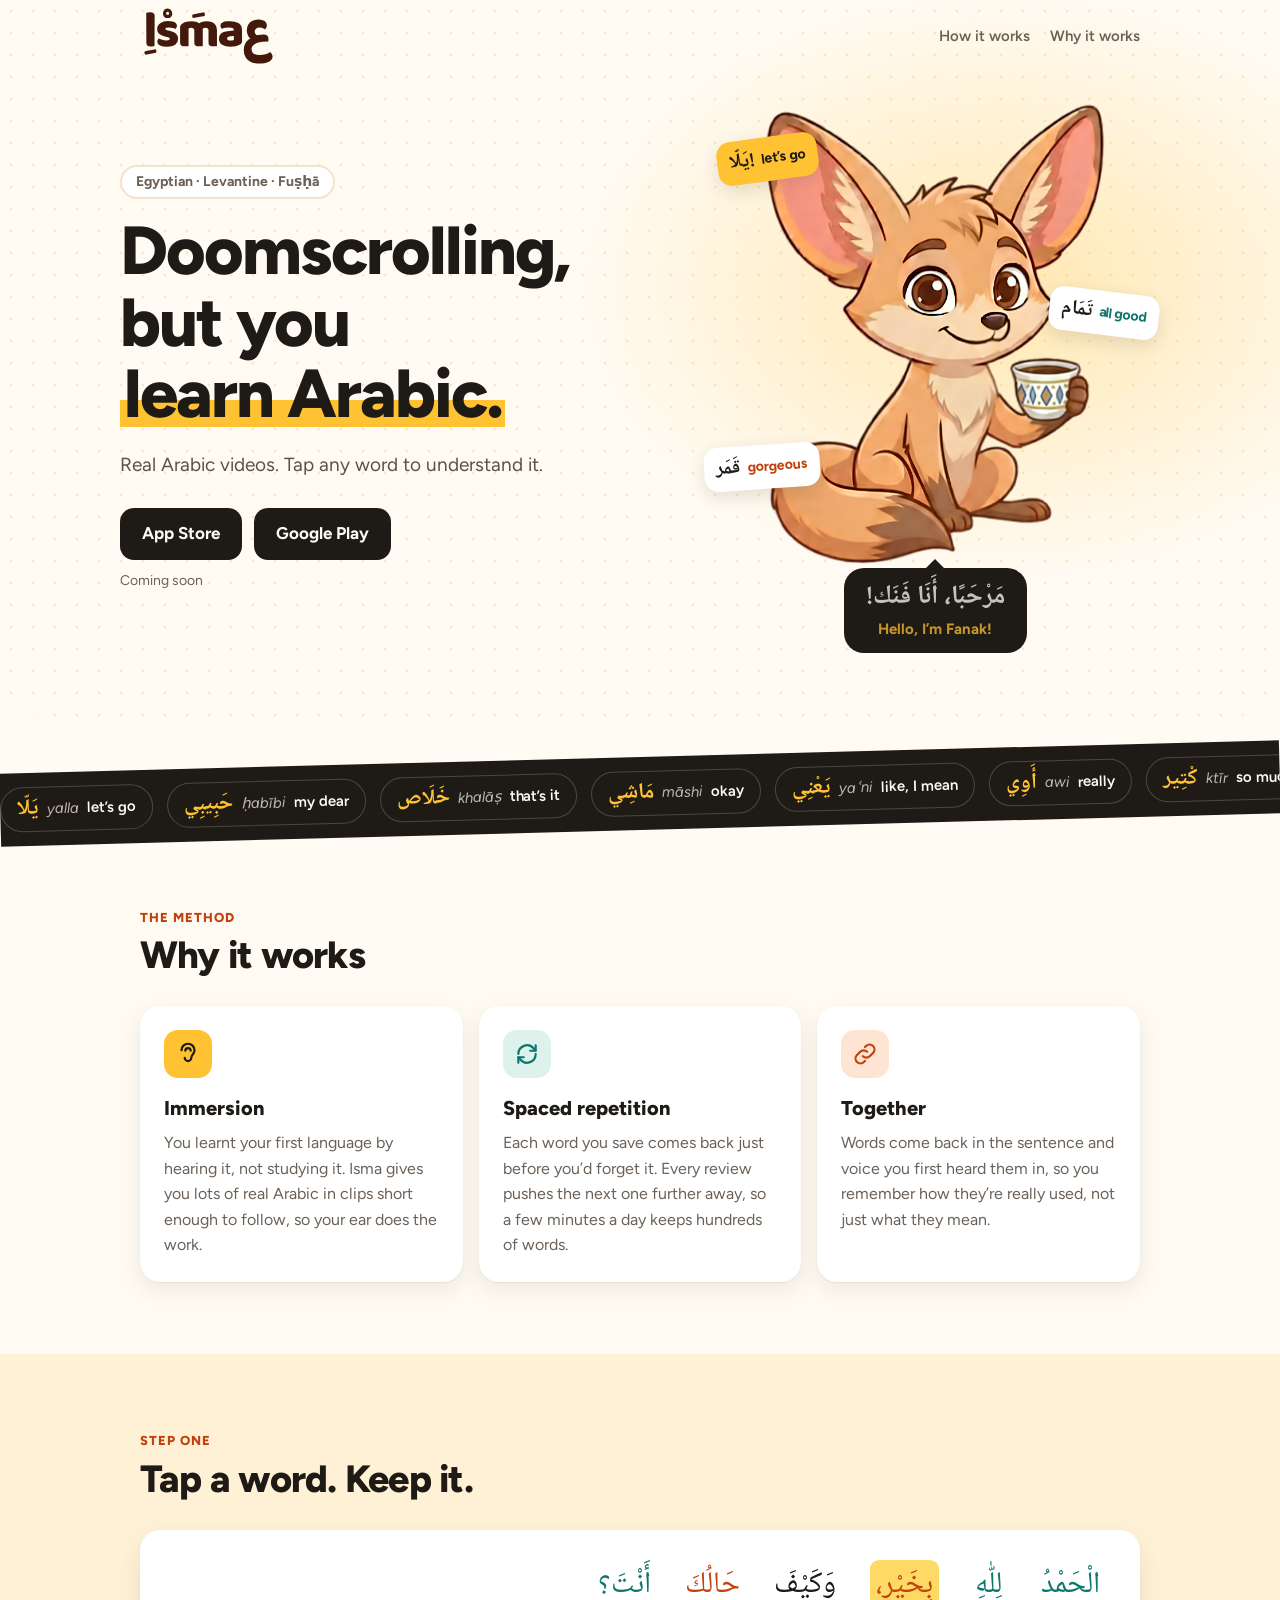
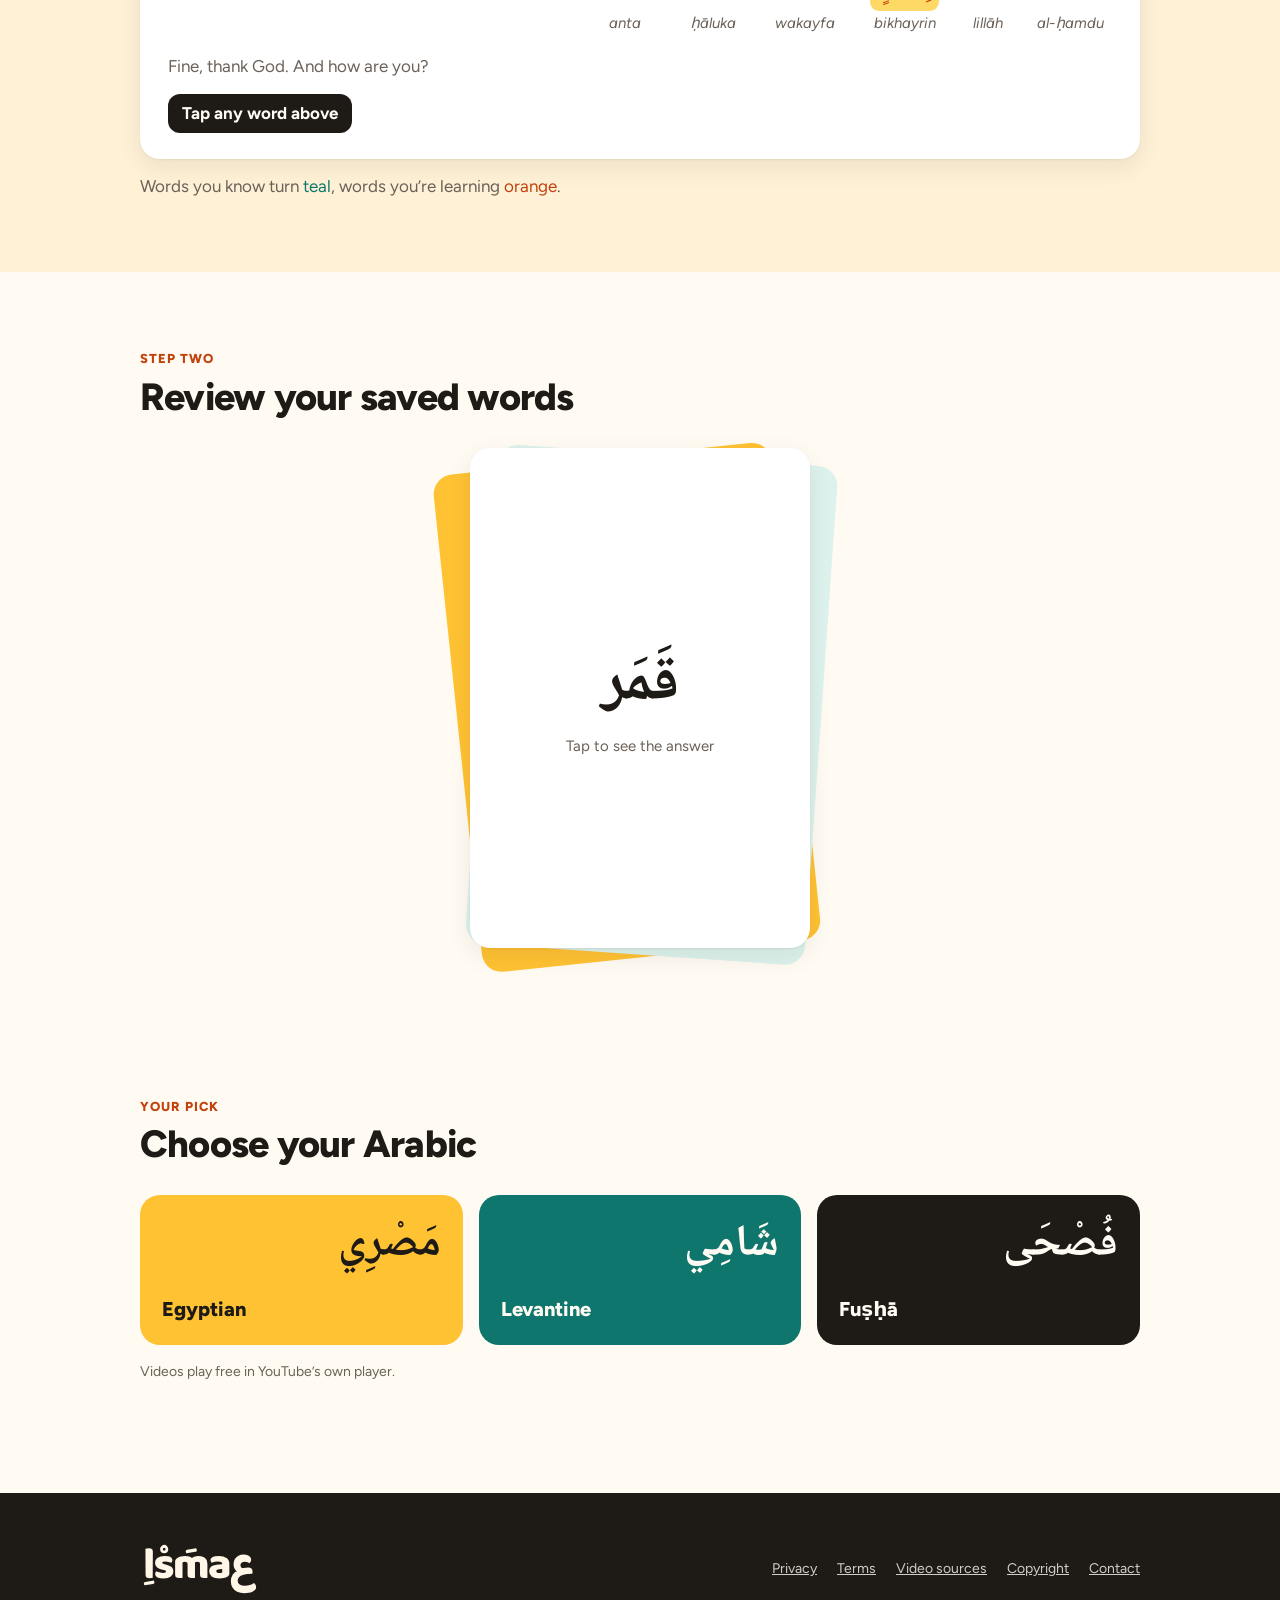
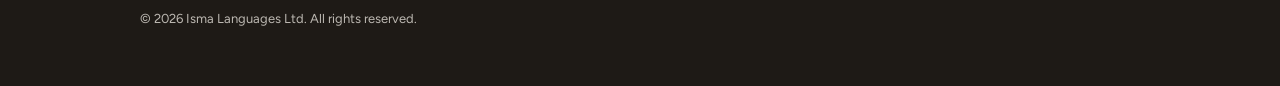
==== commit 74c69521: "Publish from isma@aa62e66" ====
--- a/index.html
+++ b/index.html
@@ -110,7 +110,8 @@
   <div class="wrap">
     <img class="foot-mark" src="assets/isma-wordmark-cream.svg" alt="Isma">
     <nav><a href="privacy.html">Privacy</a><a href="terms.html">Terms</a><a href="videos.html">Video sources</a><a href="copyright.html">Copyright</a><a href="mailto:rawaz@theisma.app">Contact</a></nav>
-    <span class="copy">© 2026 Isma</span>
+    <span class="copy">© <span class="year">2026</span> Isma Languages Ltd. All rights reserved.</span>
+    <script>document.querySelectorAll(".year").forEach(function (e) { e.textContent = new Date().getFullYear(); });</script>
   </div>
 </footer>
 <script>
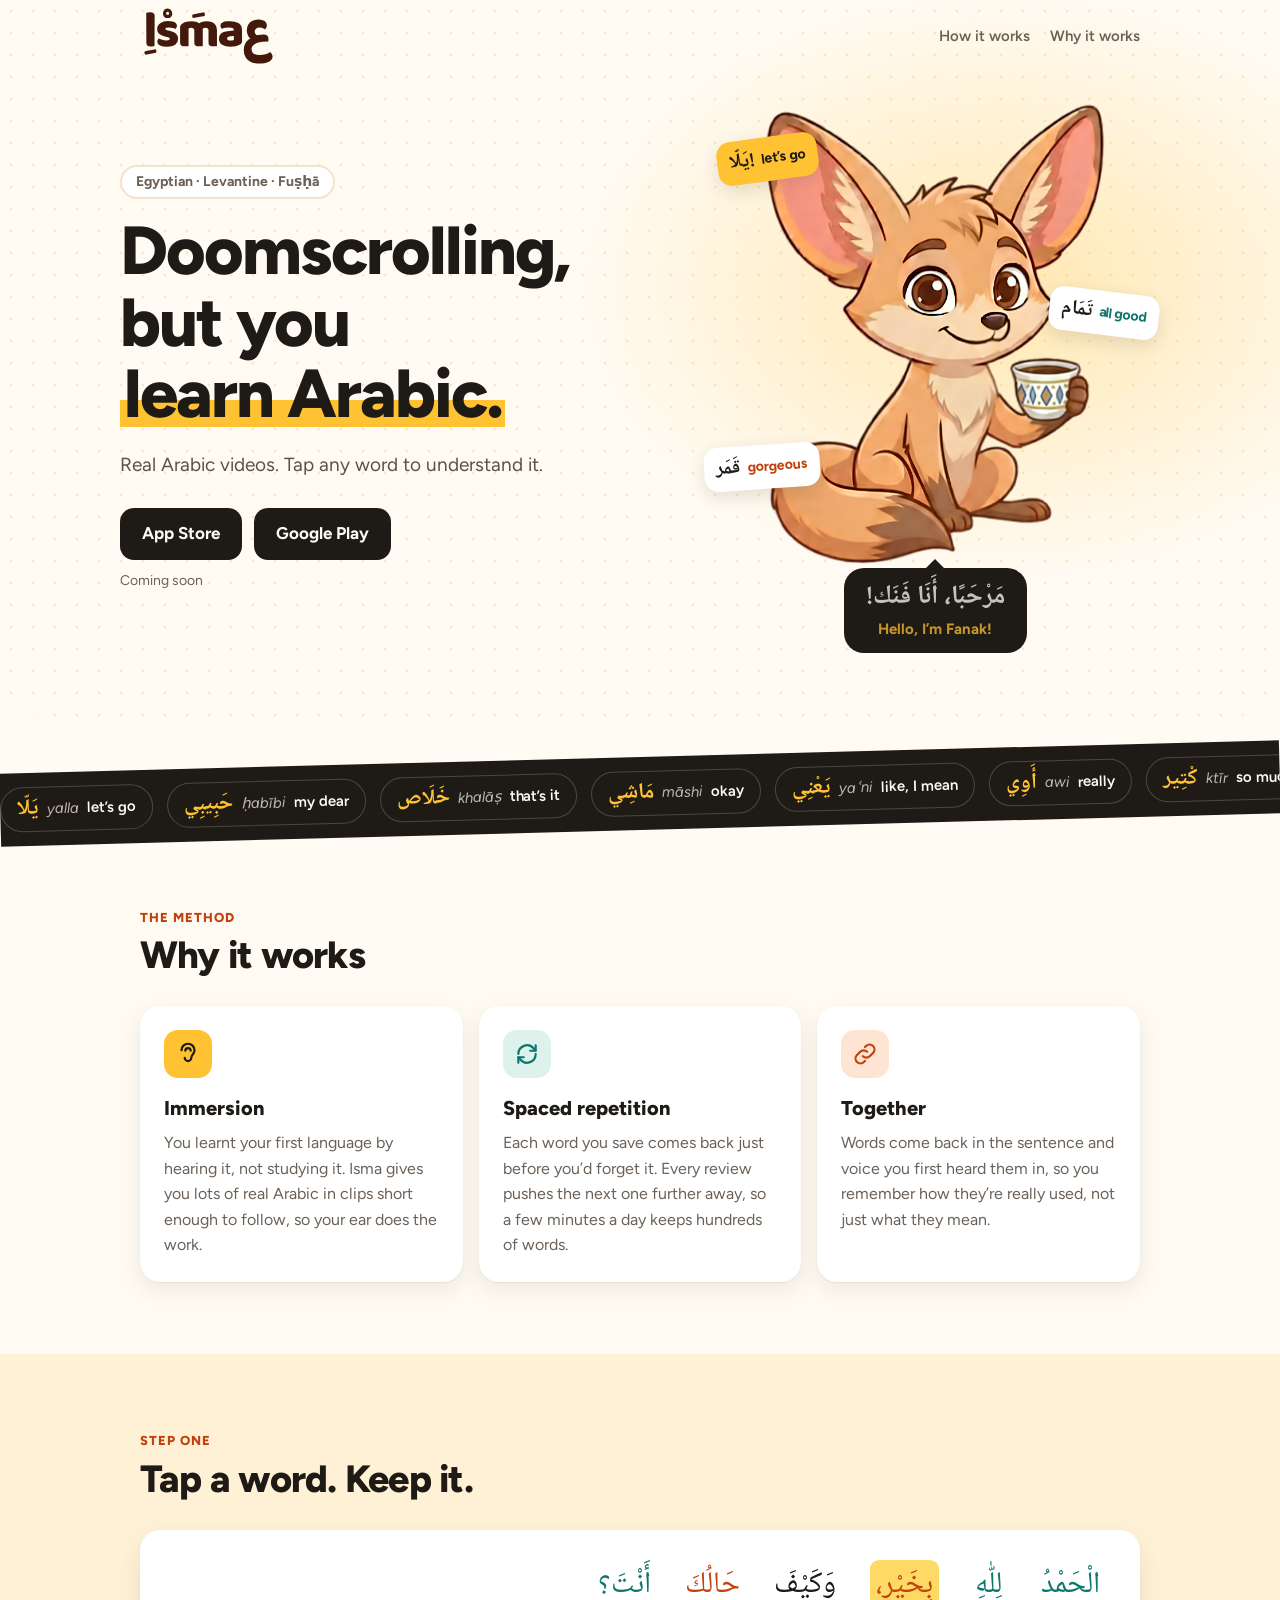
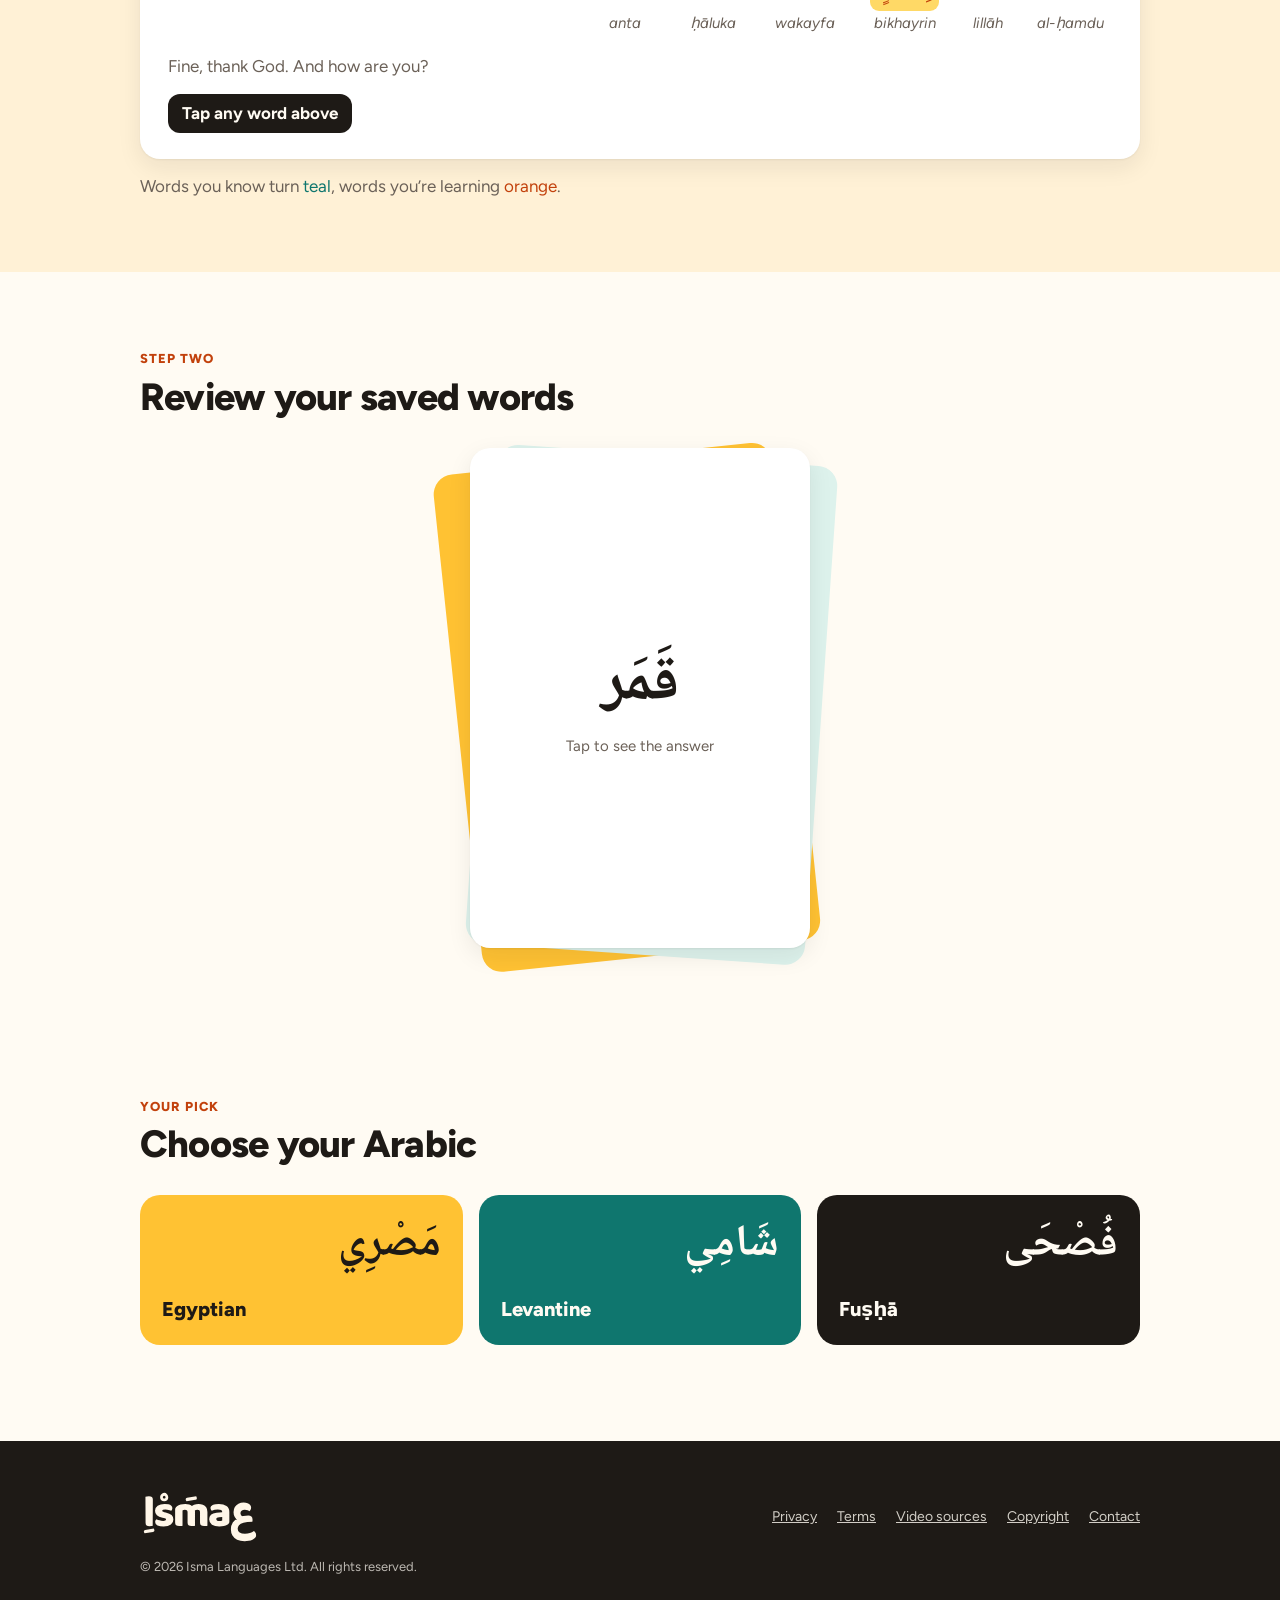
==== commit ef06e097: "Publish from isma@9589d09" ====
--- a/index.html
+++ b/index.html
@@ -101,7 +101,6 @@
         <div class="dialect d2"><span class="ar" lang="ar">شَامِي</span><h3>Levantine</h3></div>
         <div class="dialect d3"><span class="ar" lang="ar">فُصْحَى</span><h3>Fuṣḥā</h3></div>
       </div>
-      <p class="fine">Videos play free in YouTube’s own player.</p>
     </div>
   </section>
 </main>
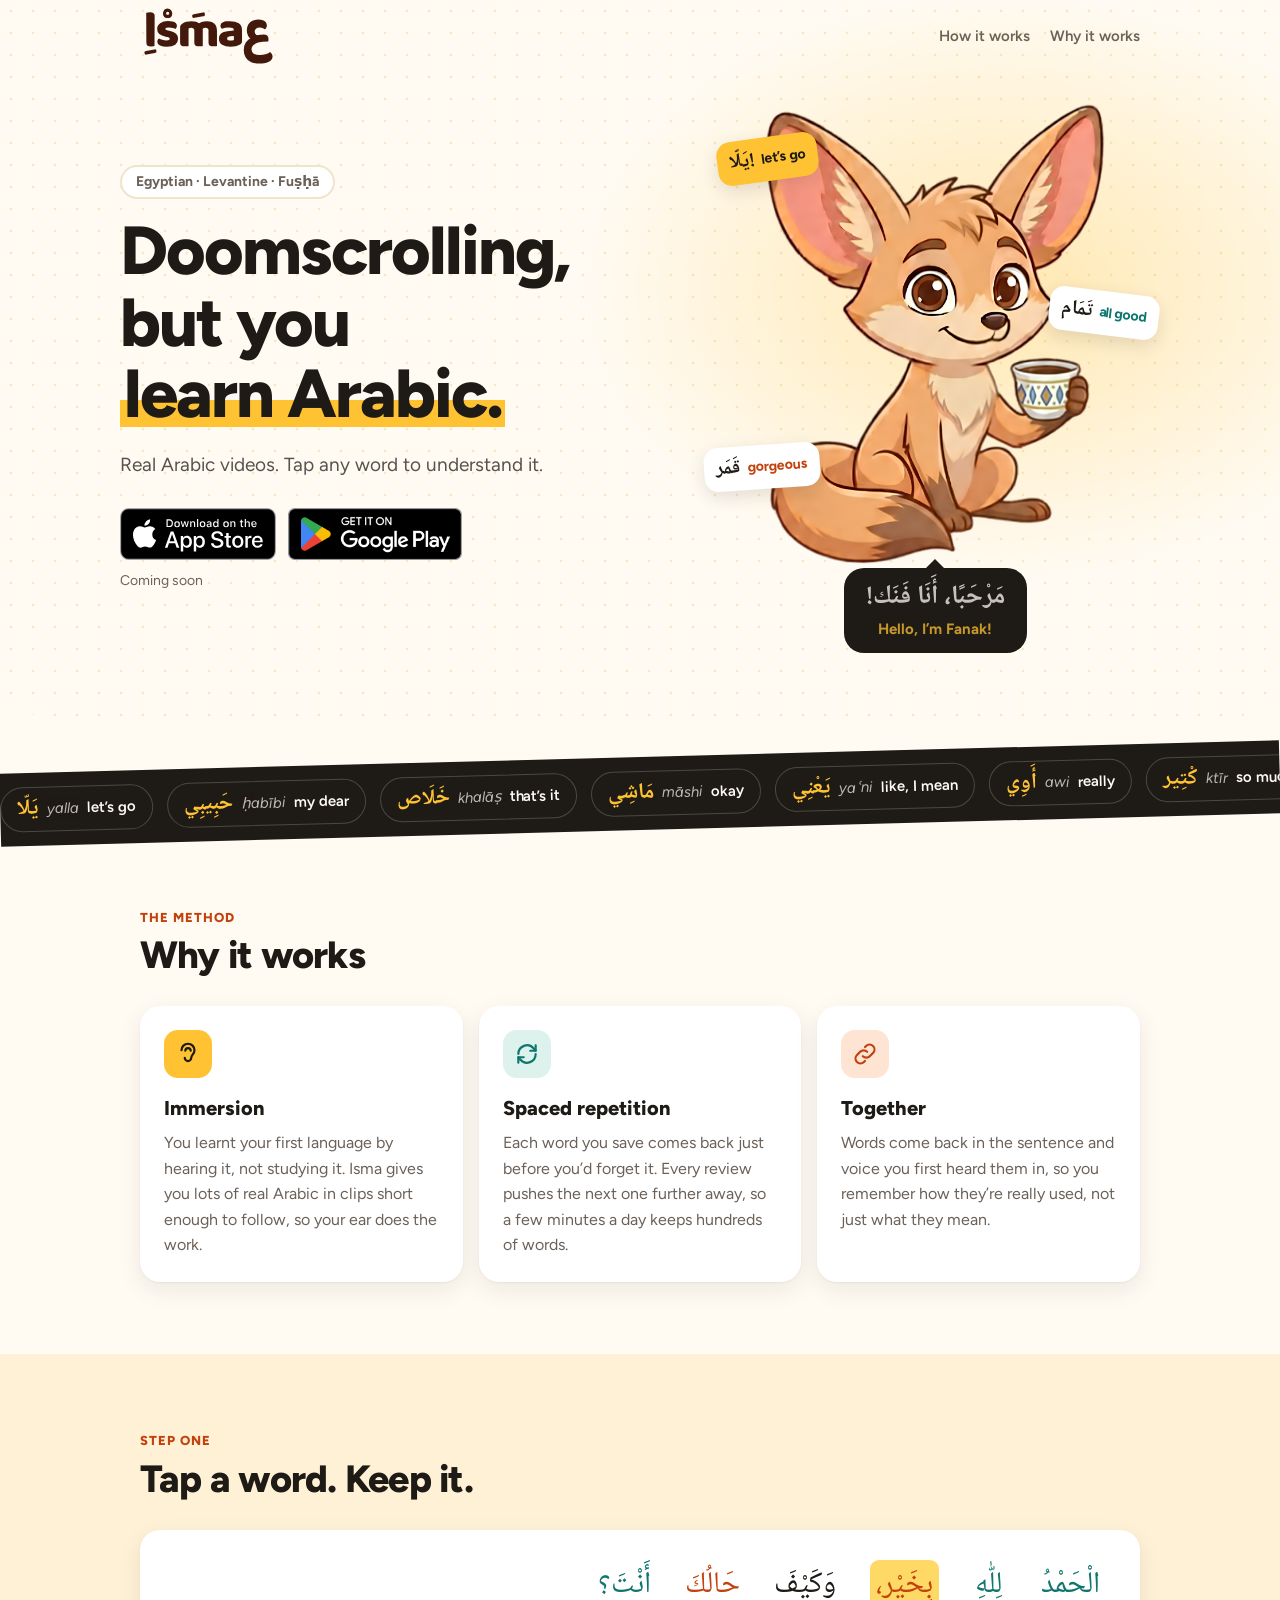
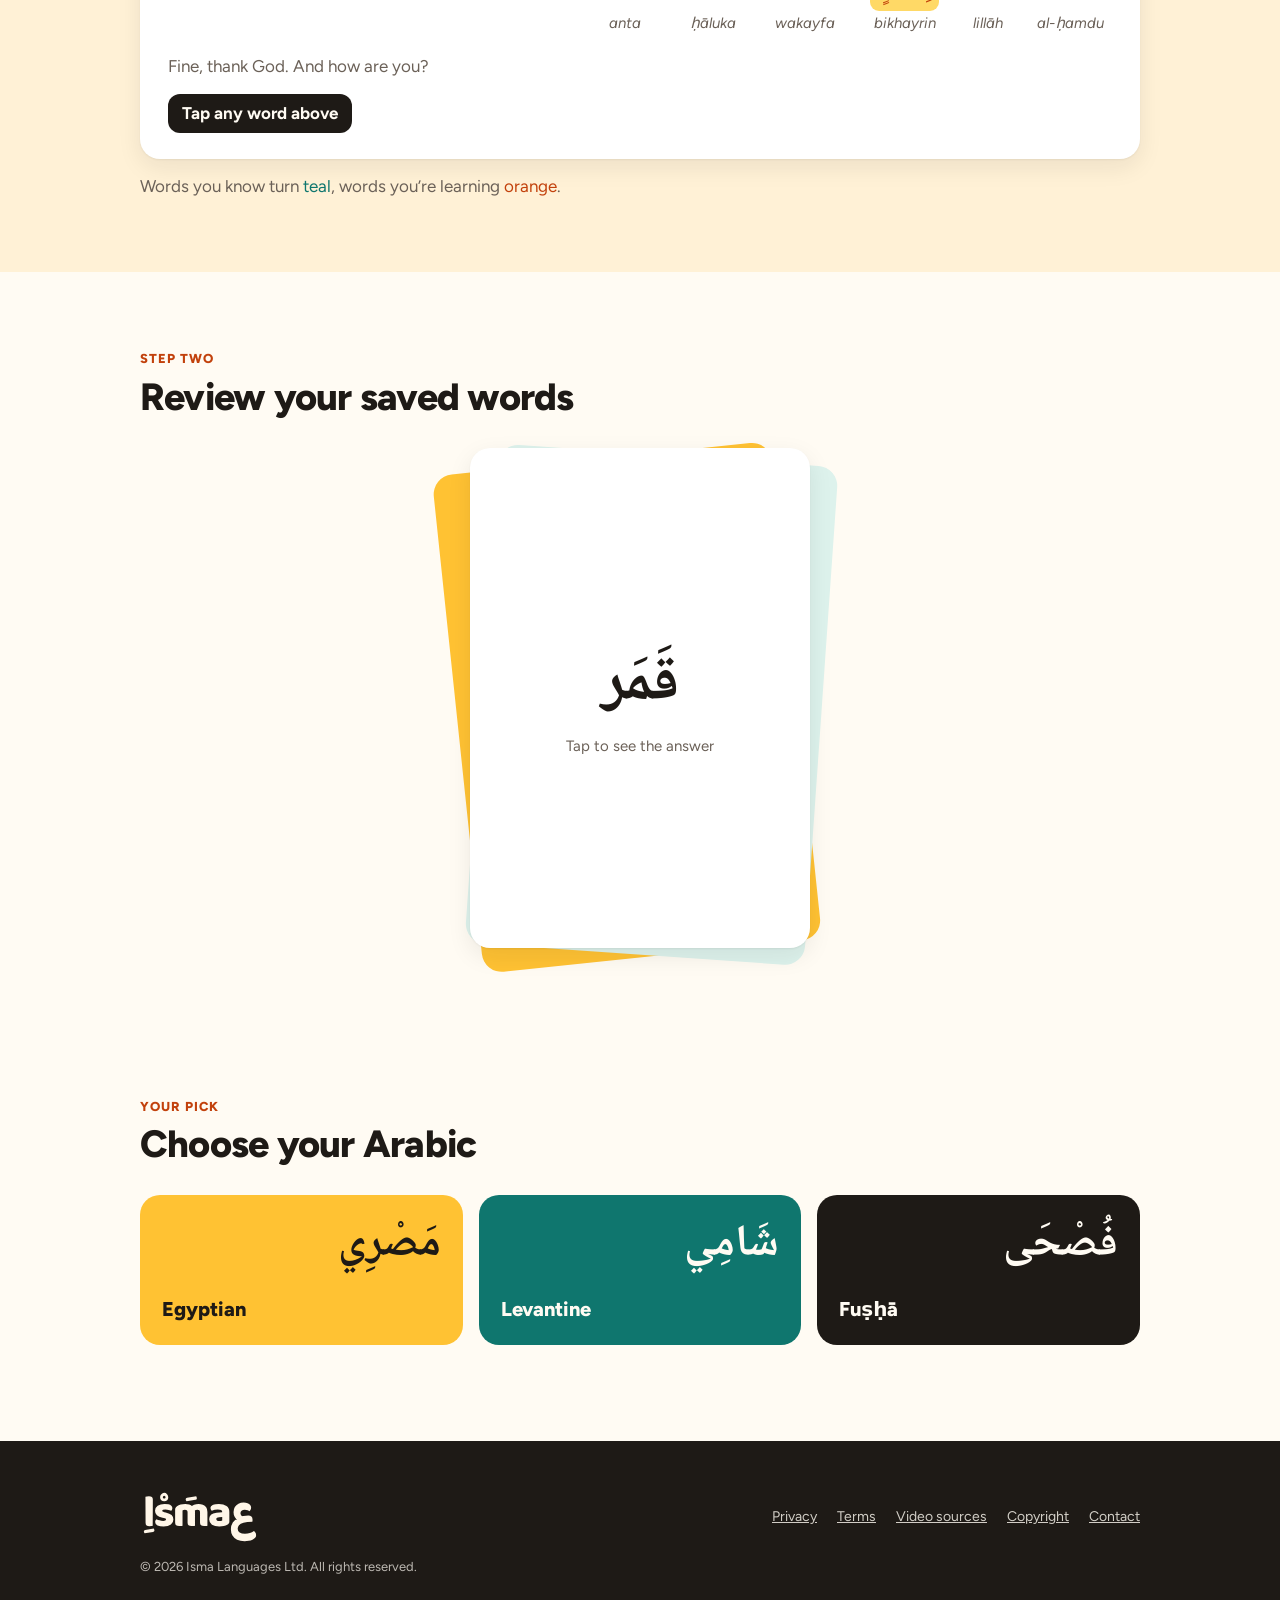
==== commit a6cb2c1f: "Publish from isma@0dc1be0" ====
--- a/index.html
+++ b/index.html
@@ -14,7 +14,7 @@
 <link rel="preconnect" href="https://fonts.gstatic.com" crossorigin>
 <link rel="stylesheet" href="https://fonts.googleapis.com/css2?family=Figtree:wght@400;600;700;800&family=Noto+Naskh+Arabic:wght@500;700&display=swap">
 <link rel="stylesheet" href="style.css?v=9">
-<link rel="stylesheet" href="home.css?v=1">
+<link rel="stylesheet" href="home.css?v=2">
 </head>
 <body class="home">
 <div class="hero-band">
@@ -28,7 +28,10 @@
     <span class="kicker">Egyptian · Levantine · Fuṣḥā</span>
     <h1>Doomscrolling, but you <span class="nowrap"><span class="mark">learn Arabic.</span></span></h1>
     <p>Real Arabic videos. Tap any word to understand it.</p>
-    <div class="stores"><span class="store">App Store</span><span class="store">Google Play</span></div>
+    <div class="stores">
+      <a class="store-badge" data-store="ios" href="#"><img src="assets/app-store-badge.svg" alt="Download on the App Store"></a>
+      <a class="store-badge" data-store="android" href="#"><img src="assets/google-play-badge.png" alt="Get it on Google Play"></a>
+    </div>
     <span class="soon">Coming soon</span>
   </div>
   <div class="art">
@@ -113,6 +116,25 @@
     <script>document.querySelectorAll(".year").forEach(function (e) { e.textContent = new Date().getFullYear(); });</script>
   </div>
 </footer>
+<dialog id="waitlist" aria-labelledby="wl-title">
+  <button type="button" class="wl-close wl-x" aria-label="Close">×</button>
+  <img class="wl-fanak" src="assets/fanak.png" alt="">
+  <div class="wl-ask">
+    <h2 id="wl-title">Coming soon on iPhone</h2>
+    <p class="wl-text"></p>
+    <form novalidate>
+      <input type="email" name="email" placeholder="you@example.com" autocomplete="email" aria-label="Email address" required>
+      <button type="submit" class="button">Join the waitlist</button>
+      <p class="wl-error" aria-live="polite"></p>
+    </form>
+  </div>
+  <div class="wl-thanks" aria-live="polite">
+    <h2>Thank you!</h2>
+    <p class="wl-thanks-text"></p>
+    <button type="button" class="button wl-close">Done</button>
+  </div>
+</dialog>
+<script src="waitlist.js?v=1"></script>
 <script>
 // The review card: tap to turn it over, grade to turn it back.
 var card = document.querySelector(".flash");
--- a/home.css
+++ b/home.css
@@ -90,3 +90,26 @@
   .s1 { left: -22%; } .s2 { right: -24%; } .s3 { left: -26%; }
   .home .dialect { min-height: 110px; }
 }
+
+/* store badges and the waitlist popup they open before launch */
+.stores { flex-wrap: wrap; }
+.store-badge { display: block; transition: transform .15s; }
+.store-badge:hover { transform: translateY(-2px); }
+.store-badge img { height: 52px; width: auto; }
+#waitlist { width: min(420px, calc(100vw - 32px)); border: 0; border-radius: var(--radius); padding: 28px 24px 24px; background: var(--surface); color: var(--ink); text-align: center; box-shadow: 0 20px 60px rgba(30,26,22,.25); }
+#waitlist::backdrop { background: rgba(30,26,22,.55); }
+#waitlist h2 { font-size: 26px; line-height: 1.2; letter-spacing: -0.02em; margin: 0 0 8px; }
+#waitlist p { margin: 0; color: var(--muted); font-size: 16px; }
+.wl-fanak { width: 96px; margin: 0 auto 8px; }
+.wl-x { position: absolute; top: 8px; right: 8px; width: 44px; height: 44px; border: 0; background: none; font-size: 28px; line-height: 1; color: var(--muted); cursor: pointer; border-radius: 12px; }
+.wl-x:hover { background: var(--sand); color: var(--ink); }
+#waitlist form { display: flex; flex-direction: column; gap: 12px; margin-top: 20px; }
+#waitlist input { height: 56px; border: 2px solid var(--line); border-radius: 16px; padding: 0 16px; font: 400 17px "Figtree", sans-serif; color: var(--ink); background: var(--bg); }
+#waitlist input:focus { outline: none; border-color: var(--accent-edge); }
+#waitlist .button { border: 0; cursor: pointer; font-family: "Figtree", sans-serif; width: 100%; }
+#waitlist .button:disabled { opacity: .6; cursor: default; }
+#waitlist .wl-error { color: var(--learning); font-size: 15px; min-height: 1.4em; }
+#waitlist .wl-thanks { display: none; }
+#waitlist .wl-thanks .button { margin-top: 20px; }
+#waitlist.done .wl-ask { display: none; }
+#waitlist.done .wl-thanks { display: block; }
